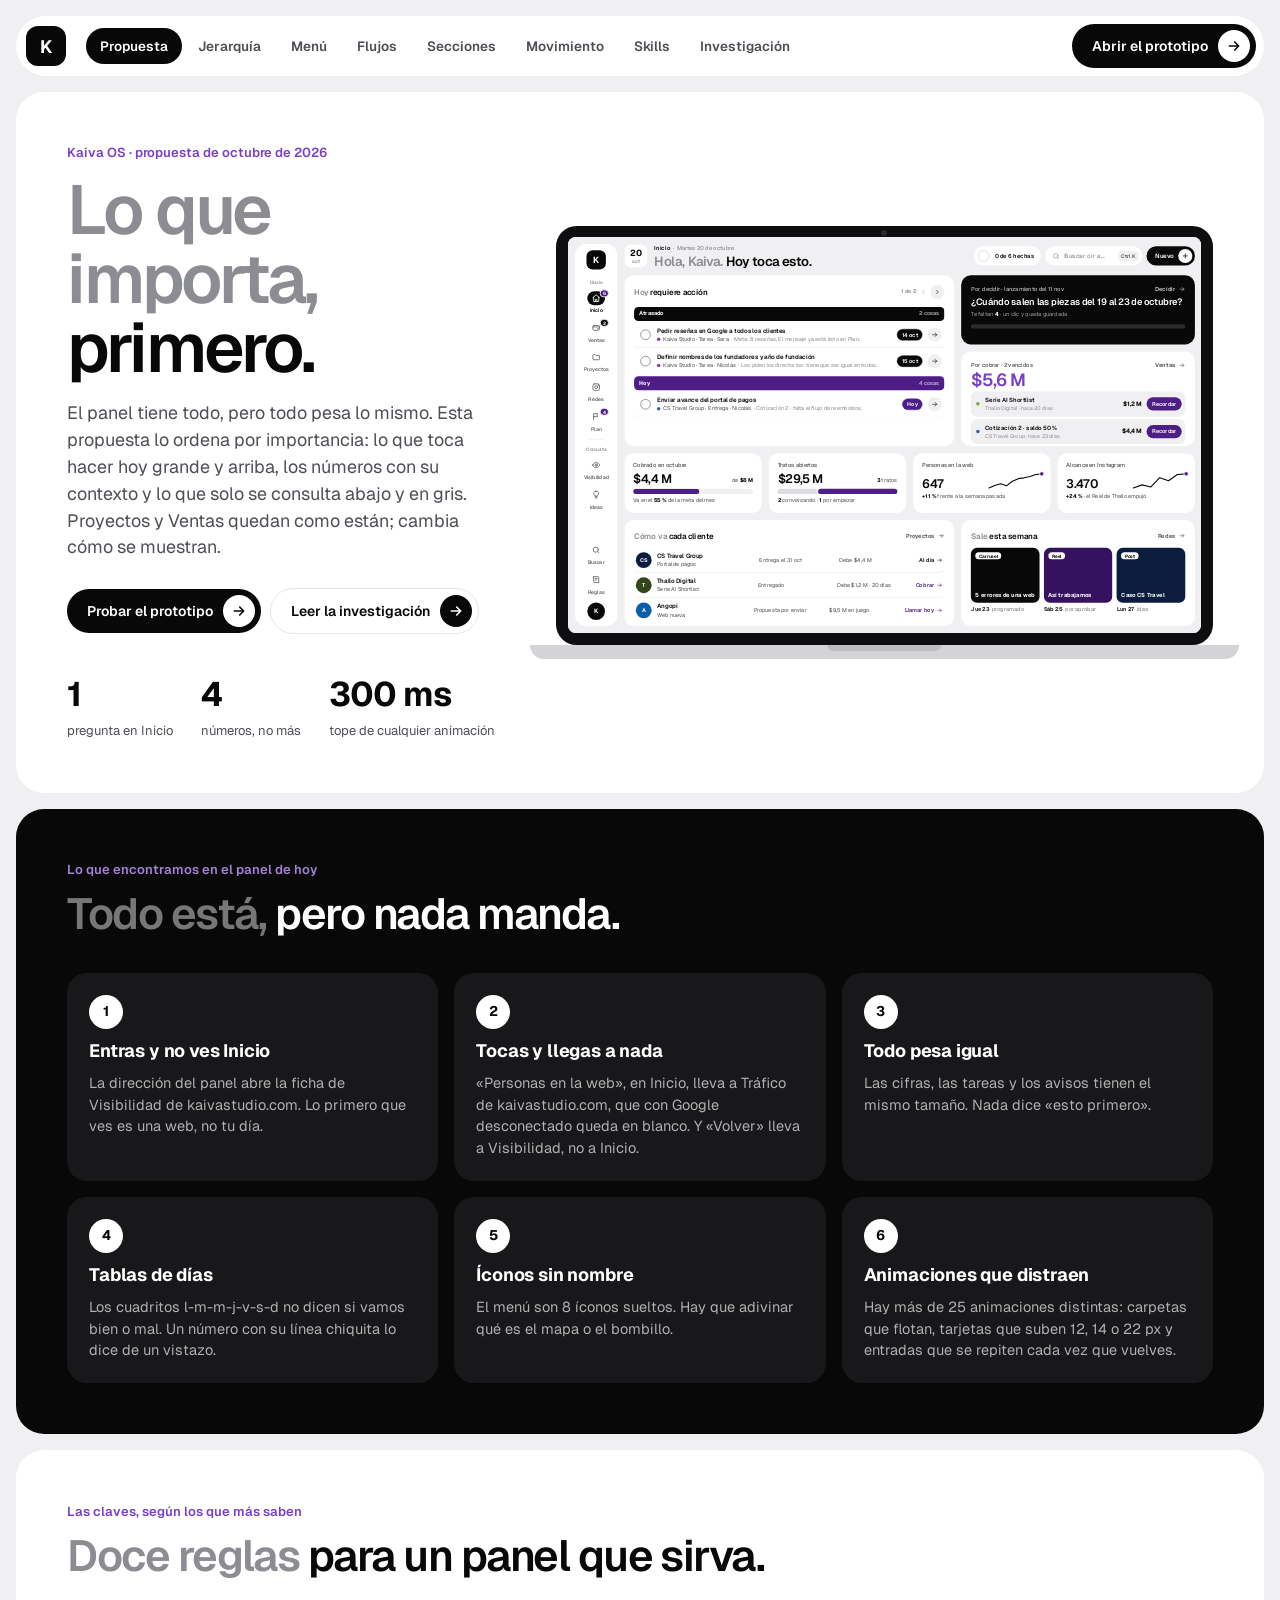
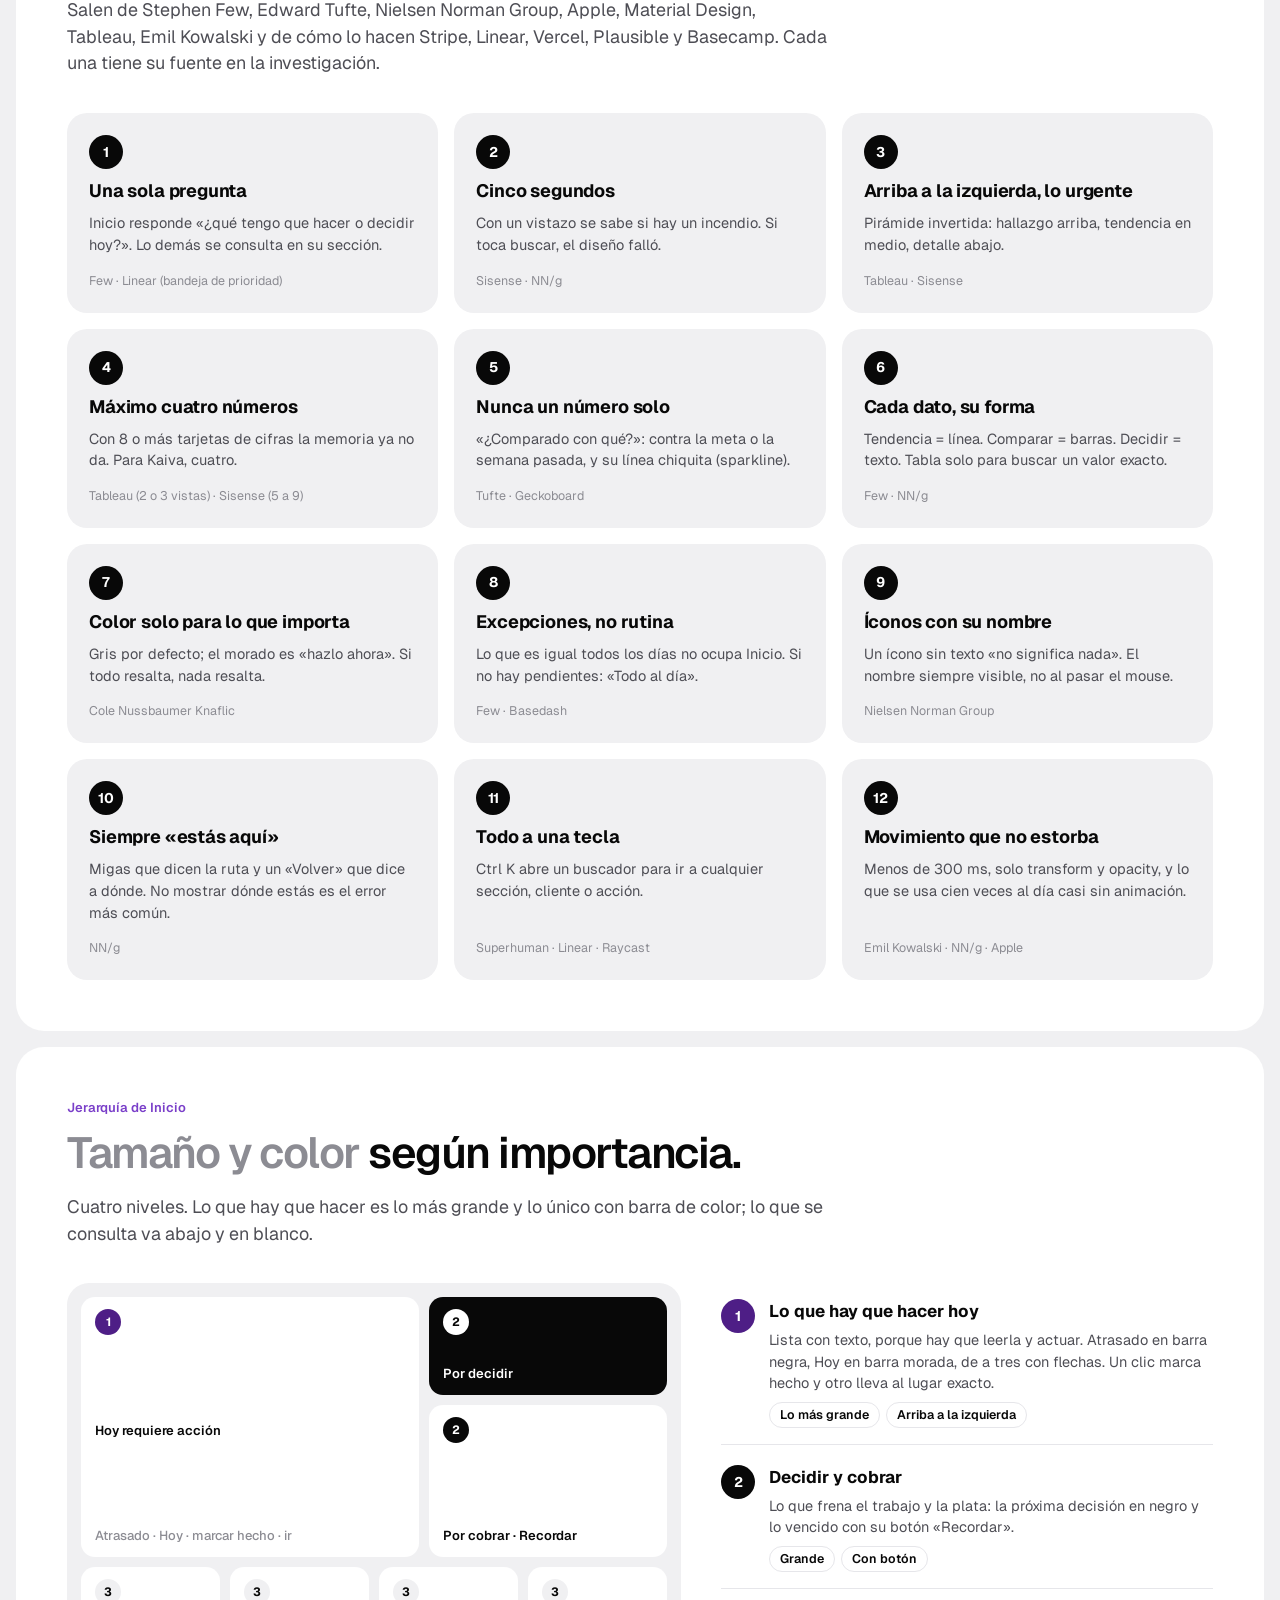
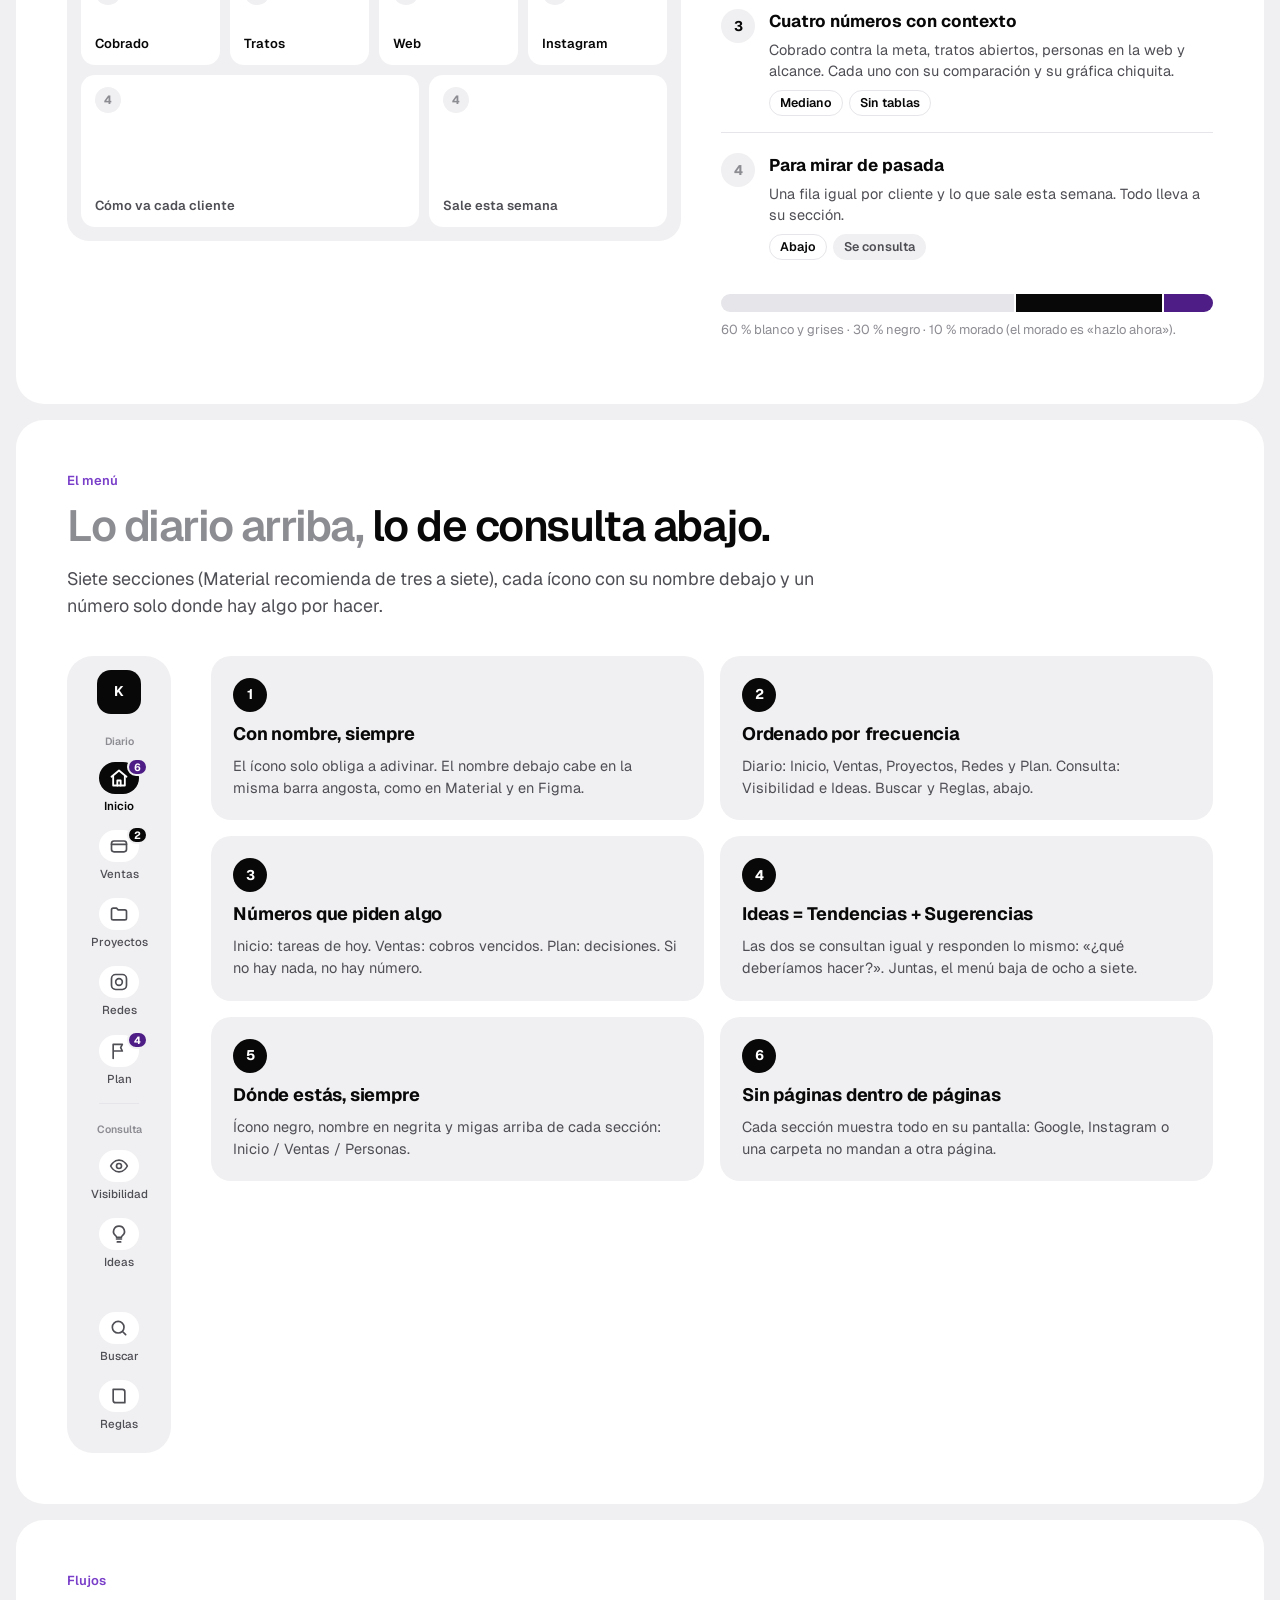
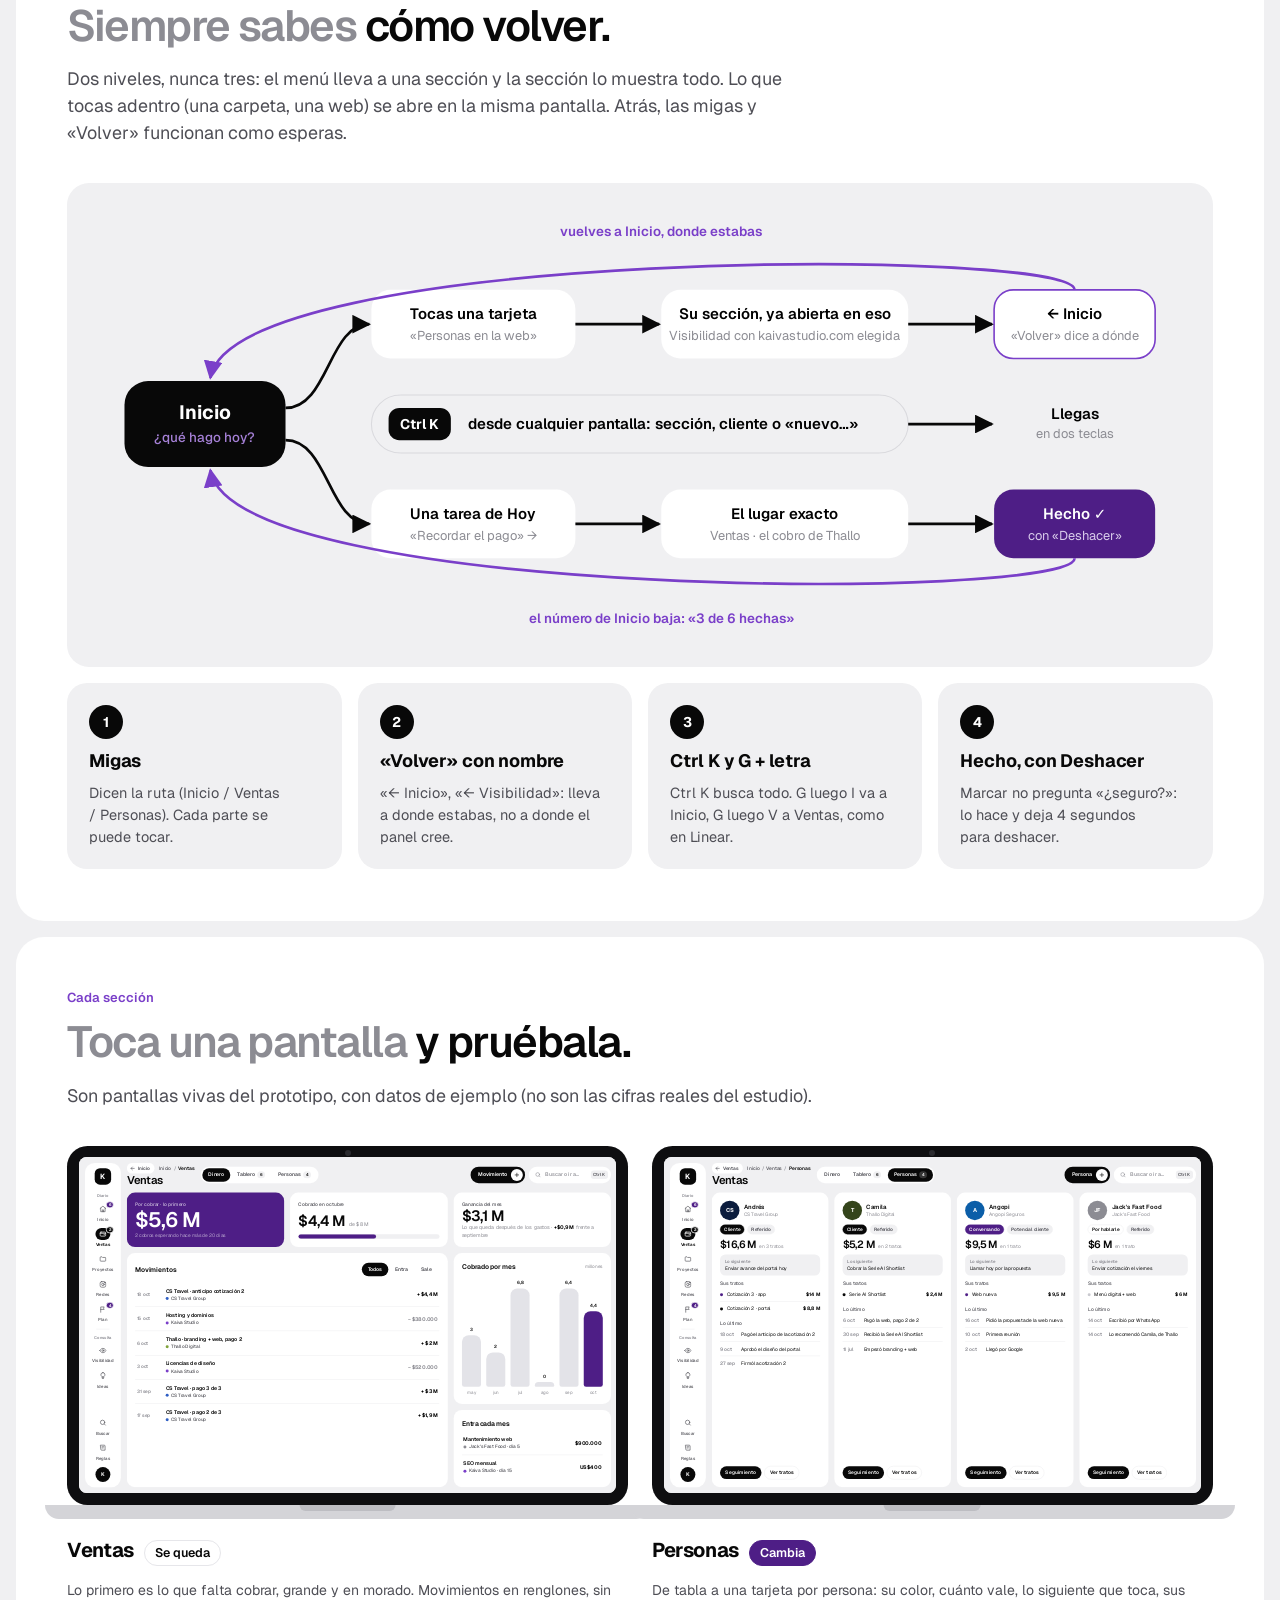
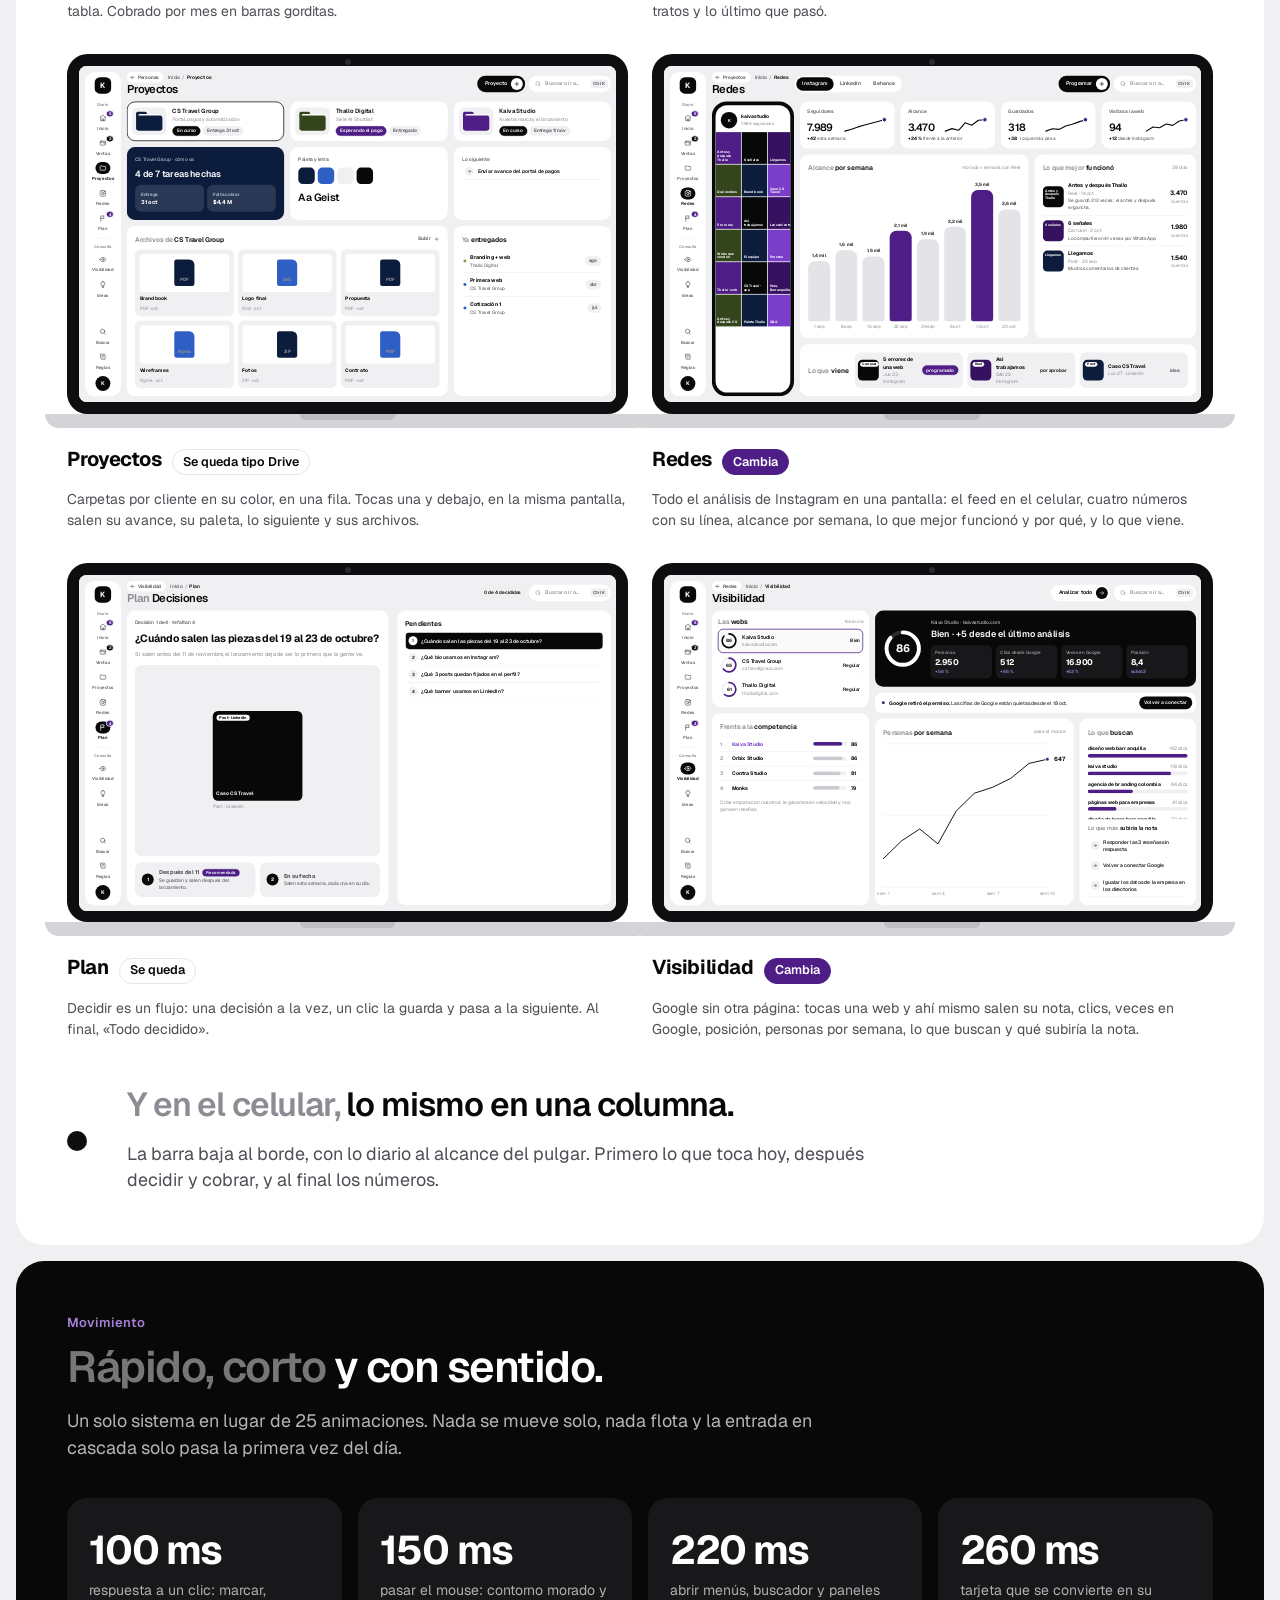
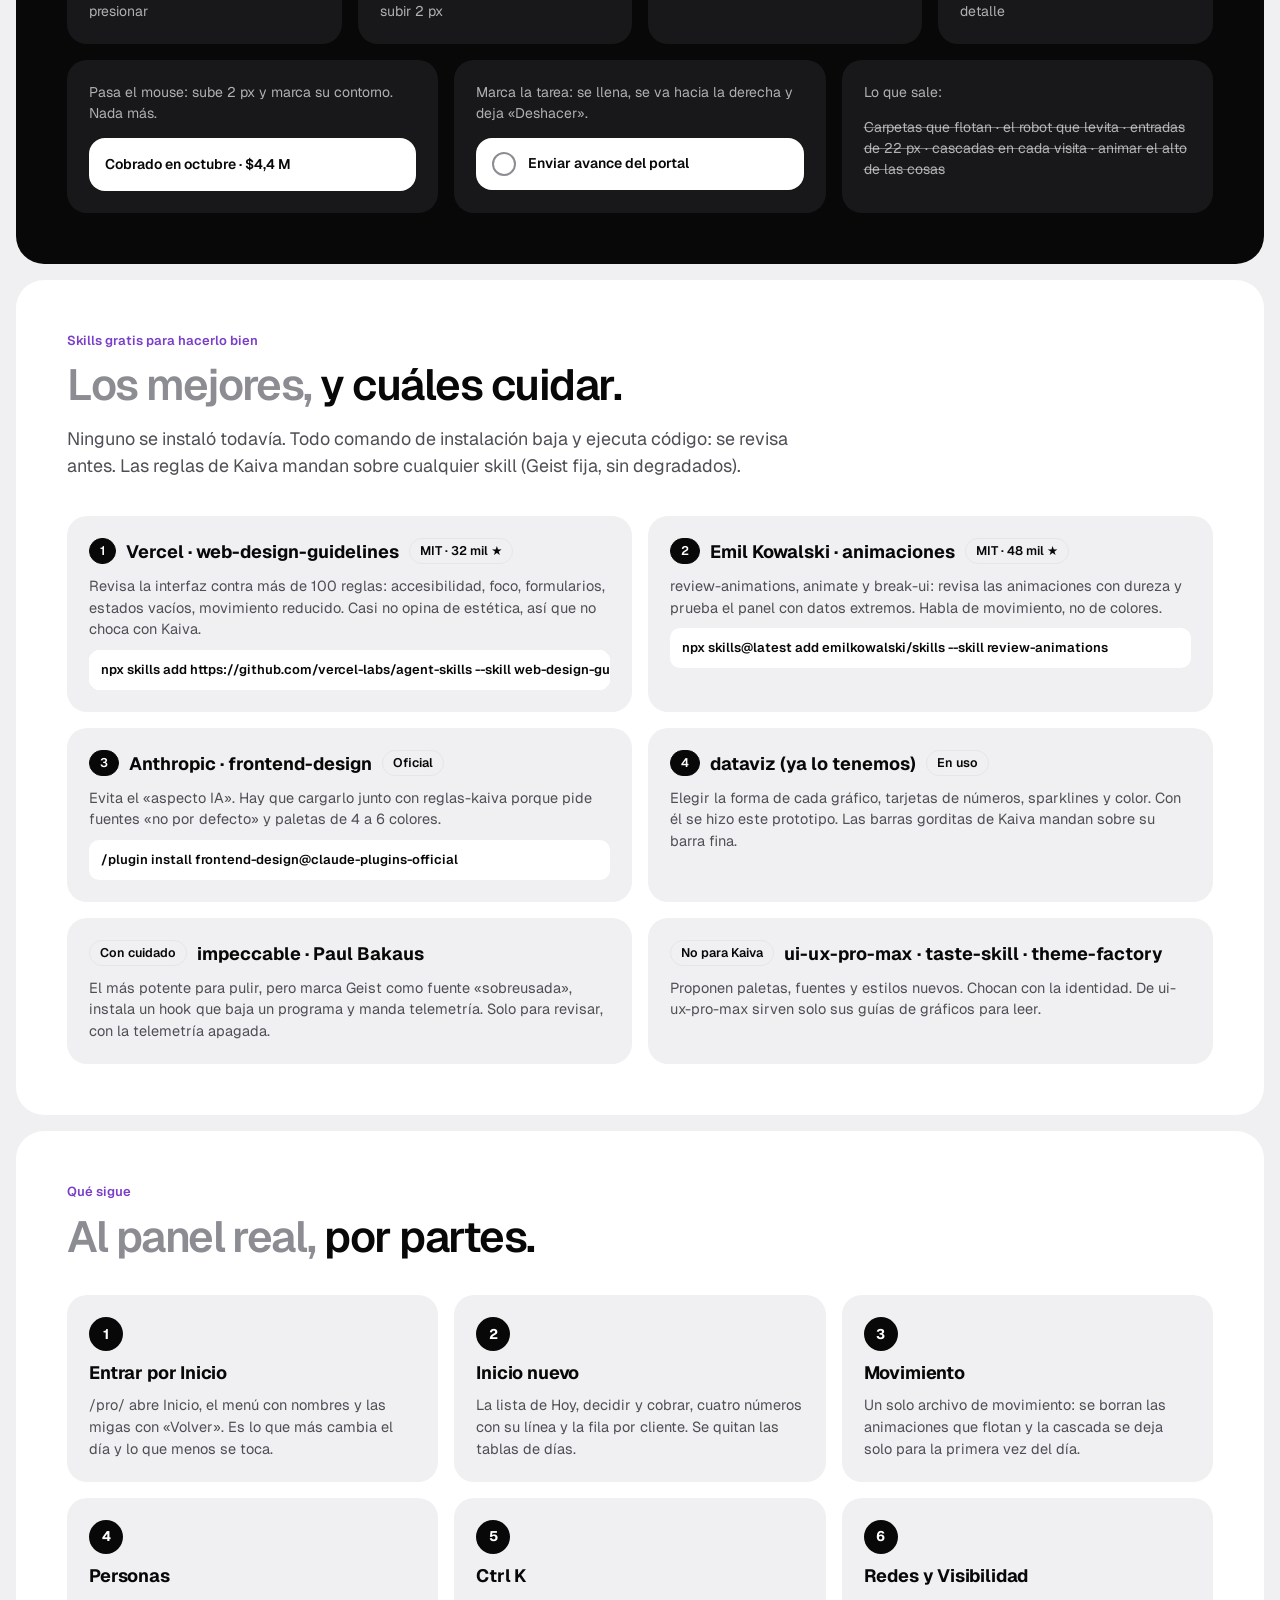
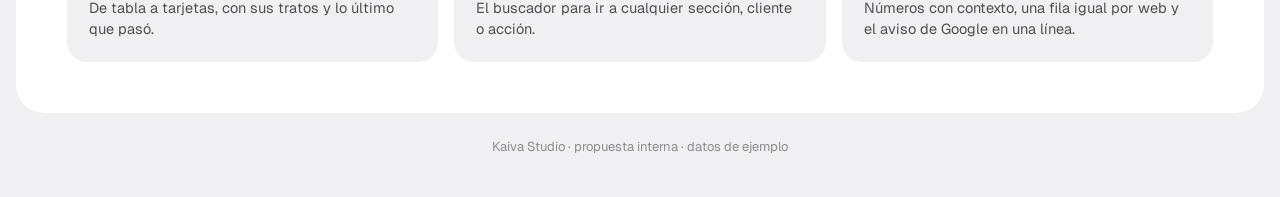
==== index.html @ c80a416e "Propuesta de Kaiva OS: jerarquía, menú, flujos, movimiento e investigación Co-Authored-By: Claude Op" ====
<!doctype html>
<html lang="es">
<head>
<meta charset="utf-8">
<meta name="viewport" content="width=device-width, initial-scale=1">
<title>Kaiva OS · propuesta</title>
<meta name="description" content="Propuesta para ordenar el panel de Kaiva Studio por lo que importa: jerarquía, menú, flujos y movimiento, con su investigación.">
<link rel="preconnect" href="https://fonts.googleapis.com">
<link rel="preconnect" href="https://fonts.gstatic.com" crossorigin>
<link href="https://fonts.googleapis.com/css2?family=Geist:wght@400;500;600;700&display=swap" rel="stylesheet">
<link rel="stylesheet" href="assets/kaiva.css">
<link rel="stylesheet" href="assets/propuesta.css">
</head>
<body class="doc">
<div class="envoltura">

  <header class="barra-sup">
    <span class="k">K</span>
    <nav>
      <a class="activo" href="#">Propuesta</a>
      <a href="#jerarquia">Jerarquía</a>
      <a href="#menu">Menú</a>
      <a href="#flujos">Flujos</a>
      <a href="#secciones">Secciones</a>
      <a href="#movimiento">Movimiento</a>
      <a href="#skills">Skills</a>
      <a href="investigacion.html">Investigación</a>
    </nav>
    <a class="pildora" href="app/">Abrir el prototipo<span class="circulo"><svg width="16" height="16" viewBox="0 0 24 24" fill="none" stroke="currentColor" stroke-width="2.4" stroke-linecap="round" stroke-linejoin="round"><path d="M5 12h14M13 6l6 6-6 6"/></svg></span></a>
  </header>

  <!-- 1. Héroe -->
  <section class="seccion heroe">
    <div>
      <div class="sobre">Kaiva OS · propuesta de octubre de 2026</div>
      <h1 class="h-grande dos-tonos"><span class="gris">Lo que importa,</span> primero.</h1>
      <p class="bajada">El panel tiene todo, pero todo pesa lo mismo. Esta propuesta lo ordena por importancia: lo que toca hacer hoy grande y arriba, los números con su contexto y lo que solo se consulta abajo y en gris. Proyectos y Ventas quedan como están; cambia cómo se muestran.</p>
      <div class="botones">
        <a class="pildora" href="app/">Probar el prototipo<span class="circulo"><svg width="16" height="16" viewBox="0 0 24 24" fill="none" stroke="currentColor" stroke-width="2.4" stroke-linecap="round" stroke-linejoin="round"><path d="M5 12h14M13 6l6 6-6 6"/></svg></span></a>
        <a class="pildora blanca" style="outline:1px solid var(--line)" href="investigacion.html">Leer la investigación<span class="circulo"><svg width="16" height="16" viewBox="0 0 24 24" fill="none" stroke="currentColor" stroke-width="2.4" stroke-linecap="round" stroke-linejoin="round"><path d="M5 12h14M13 6l6 6-6 6"/></svg></span></a>
      </div>
      <div class="cifras-heroe">
        <div><b>1</b><span>pregunta en Inicio</span></div>
        <div><b>4</b><span>números, no más</span></div>
        <div><b>300 ms</b><span>tope de cualquier animación</span></div>
      </div>
    </div>
    <a class="mac" href="app/#/inicio" aria-label="Abrir Inicio en el prototipo">
      <div class="marco"><div class="pantalla"><iframe src="app/#/inicio" title="Inicio" loading="eager" tabindex="-1"></iframe></div></div>
      <div class="base"></div>
    </a>
  </section>

  <!-- 2. Lo que está mal hoy -->
  <section class="seccion negra">
    <div class="sobre">Lo que encontramos en el panel de hoy</div>
    <h2 class="h-sec dos-tonos"><span class="gris">Todo está,</span> pero nada manda.</h2>
    <div class="lista-num">
      <div class="item-num"><span class="n">1</span><h3>Entras y no ves Inicio</h3><p>La dirección del panel abre la ficha de Visibilidad de kaivastudio.com. Lo primero que ves es una web, no tu día.</p></div>
      <div class="item-num"><span class="n">2</span><h3>Tocas y llegas a nada</h3><p>«Personas en la web», en Inicio, lleva a Tráfico de kaivastudio.com, que con Google desconectado queda en blanco. Y «Volver» lleva a Visibilidad, no a Inicio.</p></div>
      <div class="item-num"><span class="n">3</span><h3>Todo pesa igual</h3><p>Las cifras, las tareas y los avisos tienen el mismo tamaño. Nada dice «esto primero».</p></div>
      <div class="item-num"><span class="n">4</span><h3>Tablas de días</h3><p>Los cuadritos l-m-m-j-v-s-d no dicen si vamos bien o mal. Un número con su línea chiquita lo dice de un vistazo.</p></div>
      <div class="item-num"><span class="n">5</span><h3>Íconos sin nombre</h3><p>El menú son 8 íconos sueltos. Hay que adivinar qué es el mapa o el bombillo.</p></div>
      <div class="item-num"><span class="n">6</span><h3>Animaciones que distraen</h3><p>Hay más de 25 animaciones distintas: carpetas que flotan, tarjetas que suben 12, 14 o 22 px y entradas que se repiten cada vez que vuelves.</p></div>
    </div>
  </section>

  <!-- 3. Las claves -->
  <section class="seccion">
    <div class="sobre">Las claves, según los que más saben</div>
    <h2 class="h-sec dos-tonos"><span class="gris">Doce reglas</span> para un panel que sirva.</h2>
    <p class="bajada">Salen de Stephen Few, Edward Tufte, Nielsen Norman Group, Apple, Material Design, Tableau, Emil Kowalski y de cómo lo hacen Stripe, Linear, Vercel, Plausible y Basecamp. Cada una tiene su fuente en la investigación.</p>
    <div class="lista-num">
      <div class="item-num"><span class="n">1</span><h3>Una sola pregunta</h3><p>Inicio responde «¿qué tengo que hacer o decidir hoy?». Lo demás se consulta en su sección.</p><span class="fuente">Few · Linear (bandeja de prioridad)</span></div>
      <div class="item-num"><span class="n">2</span><h3>Cinco segundos</h3><p>Con un vistazo se sabe si hay un incendio. Si toca buscar, el diseño falló.</p><span class="fuente">Sisense · NN/g</span></div>
      <div class="item-num"><span class="n">3</span><h3>Arriba a la izquierda, lo urgente</h3><p>Pirámide invertida: hallazgo arriba, tendencia en medio, detalle abajo.</p><span class="fuente">Tableau · Sisense</span></div>
      <div class="item-num"><span class="n">4</span><h3>Máximo cuatro números</h3><p>Con 8 o más tarjetas de cifras la memoria ya no da. Para Kaiva, cuatro.</p><span class="fuente">Tableau (2 o 3 vistas) · Sisense (5 a 9)</span></div>
      <div class="item-num"><span class="n">5</span><h3>Nunca un número solo</h3><p>«¿Comparado con qué?»: contra la meta o la semana pasada, y su línea chiquita (sparkline).</p><span class="fuente">Tufte · Geckoboard</span></div>
      <div class="item-num"><span class="n">6</span><h3>Cada dato, su forma</h3><p>Tendencia = línea. Comparar = barras. Decidir = texto. Tabla solo para buscar un valor exacto.</p><span class="fuente">Few · NN/g</span></div>
      <div class="item-num"><span class="n">7</span><h3>Color solo para lo que importa</h3><p>Gris por defecto; el morado es «hazlo ahora». Si todo resalta, nada resalta.</p><span class="fuente">Cole Nussbaumer Knaflic</span></div>
      <div class="item-num"><span class="n">8</span><h3>Excepciones, no rutina</h3><p>Lo que es igual todos los días no ocupa Inicio. Si no hay pendientes: «Todo al día».</p><span class="fuente">Few · Basedash</span></div>
      <div class="item-num"><span class="n">9</span><h3>Íconos con su nombre</h3><p>Un ícono sin texto «no significa nada». El nombre siempre visible, no al pasar el mouse.</p><span class="fuente">Nielsen Norman Group</span></div>
      <div class="item-num"><span class="n">10</span><h3>Siempre «estás aquí»</h3><p>Migas que dicen la ruta y un «Volver» que dice a dónde. No mostrar dónde estás es el error más común.</p><span class="fuente">NN/g</span></div>
      <div class="item-num"><span class="n">11</span><h3>Todo a una tecla</h3><p>Ctrl K abre un buscador para ir a cualquier sección, cliente o acción.</p><span class="fuente">Superhuman · Linear · Raycast</span></div>
      <div class="item-num"><span class="n">12</span><h3>Movimiento que no estorba</h3><p>Menos de 300 ms, solo transform y opacity, y lo que se usa cien veces al día casi sin animación.</p><span class="fuente">Emil Kowalski · NN/g · Apple</span></div>
    </div>
  </section>

  <!-- 4. Jerarquía -->
  <section class="seccion" id="jerarquia">
    <div class="sobre">Jerarquía de Inicio</div>
    <h2 class="h-sec dos-tonos"><span class="gris">Tamaño y color</span> según importancia.</h2>
    <p class="bajada">Cuatro niveles. Lo que hay que hacer es lo más grande y lo único con barra de color; lo que se consulta va abajo y en blanco.</p>
    <div class="jerarquia">
      <div class="maqueta" id="maqueta">
        <div class="zona z1" data-n="1" style="grid-column: span 7; grid-row: span 5"><span class="z">1</span>Hoy requiere acción<br><span class="suave" style="font-weight:500">Atrasado · Hoy · marcar hecho · ir</span></div>
        <div class="zona z2" data-n="2" style="grid-column: span 5; grid-row: span 2"><span class="z">2</span>Por decidir</div>
        <div class="zona z2b" data-n="2" style="grid-column: span 5; grid-row: span 3"><span class="z">2</span>Por cobrar · Recordar</div>
        <div class="zona z3" data-n="3" style="grid-column: span 3; grid-row: span 2"><span class="z">3</span>Cobrado</div>
        <div class="zona z3" data-n="3" style="grid-column: span 3; grid-row: span 2"><span class="z">3</span>Tratos</div>
        <div class="zona z3" data-n="3" style="grid-column: span 3; grid-row: span 2"><span class="z">3</span>Web</div>
        <div class="zona z3" data-n="3" style="grid-column: span 3; grid-row: span 2"><span class="z">3</span>Instagram</div>
        <div class="zona z4" data-n="4" style="grid-column: span 7; grid-row: span 3"><span class="z">4</span>Cómo va cada cliente</div>
        <div class="zona z4" data-n="4" style="grid-column: span 5; grid-row: span 3"><span class="z">4</span>Sale esta semana</div>
      </div>
      <div>
        <div class="niveles">
          <div class="nivel" data-n="1"><span class="z" style="background:var(--violet);color:#fff">1</span><div><h4>Lo que hay que hacer hoy</h4><p>Lista con texto, porque hay que leerla y actuar. Atrasado en barra negra, Hoy en barra morada, de a tres con flechas. Un clic marca hecho y otro lleva al lugar exacto.</p><div class="tam"><span class="chip">Lo más grande</span><span class="chip">Arriba a la izquierda</span></div></div></div>
          <div class="nivel" data-n="2"><span class="z" style="background:var(--ink);color:#fff">2</span><div><h4>Decidir y cobrar</h4><p>Lo que frena el trabajo y la plata: la próxima decisión en negro y lo vencido con su botón «Recordar».</p><div class="tam"><span class="chip">Grande</span><span class="chip">Con botón</span></div></div></div>
          <div class="nivel" data-n="3"><span class="z" style="background:var(--mist)">3</span><div><h4>Cuatro números con contexto</h4><p>Cobrado contra la meta, tratos abiertos, personas en la web y alcance. Cada uno con su comparación y su gráfica chiquita.</p><div class="tam"><span class="chip">Mediano</span><span class="chip">Sin tablas</span></div></div></div>
          <div class="nivel" data-n="4"><span class="z" style="background:var(--mist);color:var(--ink-3)">4</span><div><h4>Para mirar de pasada</h4><p>Una fila igual por cliente y lo que sale esta semana. Todo lleva a su sección.</p><div class="tam"><span class="chip">Abajo</span><span class="chip gris">Se consulta</span></div></div></div>
        </div>
        <div class="proporcion" title="Proporción de color"><i style="flex:60;background:#E6E6EA"></i><i style="flex:30;background:var(--ink)"></i><i style="flex:10;background:var(--violet)"></i></div>
        <p class="nota-f" style="margin-top:8px">60 % blanco y grises · 30 % negro · 10 % morado (el morado es «hazlo ahora»).</p>
      </div>
    </div>
  </section>

  <!-- 5. Menú -->
  <section class="seccion" id="menu">
    <div class="sobre">El menú</div>
    <h2 class="h-sec dos-tonos"><span class="gris">Lo diario arriba,</span> lo de consulta abajo.</h2>
    <p class="bajada">Siete secciones (Material recomienda de tres a siete), cada ícono con su nombre debajo y un número solo donde hay algo por hacer.</p>
    <div class="menu-demo">
      <div class="rail" aria-hidden="true">
        <span class="logo">K</span>
        <span class="g">Diario</span>
        <span class="it on"><span class="i"><svg width="20" height="20" viewBox="0 0 24 24" fill="none" stroke="currentColor" stroke-width="2.2" stroke-linecap="round" stroke-linejoin="round"><path d="M3 10.5 12 3l9 7.5"/><path d="M5 9.5V21h14V9.5"/><path d="M10 21v-6h4v6"/></svg></span>Inicio<span class="b">6</span></span>
        <span class="it"><span class="i"><svg width="20" height="20" viewBox="0 0 24 24" fill="none" stroke="currentColor" stroke-width="2" stroke-linecap="round" stroke-linejoin="round"><rect x="3" y="6" width="18" height="13" rx="3"/><path d="M3 10h18"/></svg></span>Ventas<span class="b" style="background:var(--ink)">2</span></span>
        <span class="it"><span class="i"><svg width="20" height="20" viewBox="0 0 24 24" fill="none" stroke="currentColor" stroke-width="2" stroke-linecap="round" stroke-linejoin="round"><path d="M3 7a2 2 0 0 1 2-2h4l2 2h8a2 2 0 0 1 2 2v8a2 2 0 0 1-2 2H5a2 2 0 0 1-2-2z"/></svg></span>Proyectos</span>
        <span class="it"><span class="i"><svg width="20" height="20" viewBox="0 0 24 24" fill="none" stroke="currentColor" stroke-width="2" stroke-linecap="round" stroke-linejoin="round"><rect x="3" y="3" width="18" height="18" rx="5"/><circle cx="12" cy="12" r="4"/></svg></span>Redes</span>
        <span class="it"><span class="i"><svg width="20" height="20" viewBox="0 0 24 24" fill="none" stroke="currentColor" stroke-width="2" stroke-linecap="round" stroke-linejoin="round"><path d="M5 21V4h11l-2 4 2 4H5"/></svg></span>Plan<span class="b">4</span></span>
        <span class="sep"></span>
        <span class="g">Consulta</span>
        <span class="it"><span class="i"><svg width="20" height="20" viewBox="0 0 24 24" fill="none" stroke="currentColor" stroke-width="2" stroke-linecap="round" stroke-linejoin="round"><path d="M2 12s3.5-7 10-7 10 7 10 7-3.5 7-10 7S2 12 2 12z"/><circle cx="12" cy="12" r="3"/></svg></span>Visibilidad</span>
        <span class="it"><span class="i"><svg width="20" height="20" viewBox="0 0 24 24" fill="none" stroke="currentColor" stroke-width="2" stroke-linecap="round" stroke-linejoin="round"><path d="M9 18h6M10 21.5h4"/><path d="M12 2.5a6.5 6.5 0 0 0-3.8 11.8c.5.4.8 1 .8 1.6V16h6v-.1c0-.6.3-1.2.8-1.6A6.5 6.5 0 0 0 12 2.5z"/></svg></span>Ideas</span>
        <div class="abajo">
          <span class="it"><span class="i"><svg width="20" height="20" viewBox="0 0 24 24" fill="none" stroke="currentColor" stroke-width="2" stroke-linecap="round"><circle cx="11" cy="11" r="7"/><path d="m20 20-3.5-3.5"/></svg></span>Buscar</span>
          <span class="it"><span class="i"><svg width="20" height="20" viewBox="0 0 24 24" fill="none" stroke="currentColor" stroke-width="2" stroke-linecap="round" stroke-linejoin="round"><path d="M5 4h11a3 3 0 0 1 3 3v13H8a3 3 0 0 1-3-3z"/></svg></span>Reglas</span>
        </div>
      </div>
      <div class="porque">
        <div class="item-num"><span class="n">1</span><h3>Con nombre, siempre</h3><p>El ícono solo obliga a adivinar. El nombre debajo cabe en la misma barra angosta, como en Material y en Figma.</p></div>
        <div class="item-num"><span class="n">2</span><h3>Ordenado por frecuencia</h3><p>Diario: Inicio, Ventas, Proyectos, Redes y Plan. Consulta: Visibilidad e Ideas. Buscar y Reglas, abajo.</p></div>
        <div class="item-num"><span class="n">3</span><h3>Números que piden algo</h3><p>Inicio: tareas de hoy. Ventas: cobros vencidos. Plan: decisiones. Si no hay nada, no hay número.</p></div>
        <div class="item-num"><span class="n">4</span><h3>Ideas = Tendencias + Sugerencias</h3><p>Las dos se consultan igual y responden lo mismo: «¿qué deberíamos hacer?». Juntas, el menú baja de ocho a siete.</p></div>
        <div class="item-num"><span class="n">5</span><h3>Dónde estás, siempre</h3><p>Ícono negro, nombre en negrita y migas arriba de cada sección: Inicio / Ventas / Personas.</p></div>
        <div class="item-num"><span class="n">6</span><h3>Sin páginas dentro de páginas</h3><p>Cada sección muestra todo en su pantalla: Google, Instagram o una carpeta no mandan a otra página.</p></div>
      </div>
    </div>
  </section>

  <!-- 6. Flujos -->
  <section class="seccion" id="flujos">
    <div class="sobre">Flujos</div>
    <h2 class="h-sec dos-tonos"><span class="gris">Siempre sabes</span> cómo volver.</h2>
    <p class="bajada">Dos niveles, nunca tres: el menú lleva a una sección y la sección lo muestra todo. Lo que tocas adentro (una carpeta, una web) se abre en la misma pantalla. Atrás, las migas y «Volver» funcionan como esperas.</p>
    <div class="flujo">
      <svg viewBox="0 -26 1000 384" role="img" aria-label="Diagrama de flujos: de Inicio al detalle y de vuelta; de una tarea al lugar exacto; y Ctrl K a cualquier parte">
        <defs>
          <marker id="fl" viewBox="0 0 10 10" refX="9" refY="5" markerWidth="7" markerHeight="7" orient="auto-start-reverse"><path d="M0 0 10 5 0 10z" fill="#080808"/></marker>
          <marker id="flm" viewBox="0 0 10 10" refX="9" refY="5" markerWidth="7" markerHeight="7" orient="auto-start-reverse"><path d="M0 0 10 5 0 10z" fill="#7A3FC9"/></marker>
        </defs>
        <g font-family="Geist, system-ui, sans-serif">
          <!-- Inicio -->
          <rect x="20" y="125" width="150" height="80" rx="22" fill="#080808"/>
          <text x="95" y="160" text-anchor="middle" fill="#fff" font-size="18" font-weight="700">Inicio</text>
          <text x="95" y="182" text-anchor="middle" fill="#A580D6" font-size="12.5" font-weight="500">¿qué hago hoy?</text>
          <!-- carril 1: tarjeta → detalle -->
          <rect x="250" y="40" width="190" height="64" rx="18" fill="#fff"/>
          <text x="345" y="67" text-anchor="middle" font-size="14" font-weight="600">Tocas una tarjeta</text>
          <text x="345" y="87" text-anchor="middle" font-size="12" fill="#8C8C93">«Personas en la web»</text>
          <rect x="520" y="40" width="230" height="64" rx="18" fill="#fff"/>
          <text x="635" y="67" text-anchor="middle" font-size="14" font-weight="600">Su sección, ya abierta en eso</text>
          <text x="635" y="87" text-anchor="middle" font-size="12" fill="#8C8C93">Visibilidad con kaivastudio.com elegida</text>
          <rect x="830" y="40" width="150" height="64" rx="18" fill="#fff" stroke="#7A3FC9" stroke-width="1.5"/>
          <text x="905" y="67" text-anchor="middle" font-size="14" font-weight="600">← Inicio</text>
          <text x="905" y="87" text-anchor="middle" font-size="12" fill="#8C8C93">«Volver» dice a dónde</text>
          <path d="M170 150 C210 150 210 72 248 72" fill="none" stroke="#080808" stroke-width="2.5" marker-end="url(#fl)"/>
          <path d="M440 72 H518" fill="none" stroke="#080808" stroke-width="2.5" marker-end="url(#fl)"/>
          <path d="M750 72 H828" fill="none" stroke="#080808" stroke-width="2.5" marker-end="url(#fl)"/>
          <path d="M905 40 C905 0 120 0 100 122" fill="none" stroke="#7A3FC9" stroke-width="2.5" marker-end="url(#flm)"/>
          <text x="520" y="-10" text-anchor="middle" font-size="12.5" fill="#7A3FC9" font-weight="600">vuelves a Inicio, donde estabas</text>
          <!-- carril 2: tarea → lugar exacto → hecho -->
          <rect x="250" y="226" width="190" height="64" rx="18" fill="#fff"/>
          <text x="345" y="253" text-anchor="middle" font-size="14" font-weight="600">Una tarea de Hoy</text>
          <text x="345" y="273" text-anchor="middle" font-size="12" fill="#8C8C93">«Recordar el pago»  →</text>
          <rect x="520" y="226" width="230" height="64" rx="18" fill="#fff"/>
          <text x="635" y="253" text-anchor="middle" font-size="14" font-weight="600">El lugar exacto</text>
          <text x="635" y="273" text-anchor="middle" font-size="12" fill="#8C8C93">Ventas · el cobro de Thallo</text>
          <rect x="830" y="226" width="150" height="64" rx="18" fill="#4E1E86"/>
          <text x="905" y="253" text-anchor="middle" font-size="14" font-weight="600" fill="#fff">Hecho ✓</text>
          <text x="905" y="273" text-anchor="middle" font-size="12" fill="#D9CCEB">con «Deshacer»</text>
          <path d="M170 180 C210 180 210 258 248 258" fill="none" stroke="#080808" stroke-width="2.5" marker-end="url(#fl)"/>
          <path d="M440 258 H518" fill="none" stroke="#080808" stroke-width="2.5" marker-end="url(#fl)"/>
          <path d="M750 258 H828" fill="none" stroke="#080808" stroke-width="2.5" marker-end="url(#fl)"/>
          <path d="M905 290 C905 330 120 330 100 208" fill="none" stroke="#7A3FC9" stroke-width="2.5" marker-end="url(#flm)"/>
          <text x="520" y="350" text-anchor="middle" font-size="12.5" fill="#7A3FC9" font-weight="600">el número de Inicio baja: «3 de 6 hechas»</text>
          <!-- Ctrl K -->
          <rect x="250" y="138" width="500" height="54" rx="27" fill="#F0F0F2" stroke="#DADADE"/>
          <rect x="266" y="150" width="58" height="30" rx="10" fill="#080808"/>
          <text x="295" y="170" text-anchor="middle" font-size="13" font-weight="700" fill="#fff">Ctrl K</text>
          <text x="340" y="170" font-size="14" font-weight="600">desde cualquier pantalla: sección, cliente o «nuevo…»</text>
          <path d="M750 165 H828" fill="none" stroke="#080808" stroke-width="2.5" stroke-dasharray="0" marker-end="url(#fl)"/>
          <text x="905" y="160" text-anchor="middle" font-size="14" font-weight="600">Llegas</text>
          <text x="905" y="178" text-anchor="middle" font-size="12" fill="#8C8C93">en dos teclas</text>
        </g>
      </svg>
    </div>
    <div class="pasos-flujo">
      <div class="item-num"><span class="n">1</span><h3>Migas</h3><p>Dicen la ruta (Inicio / Ventas / Personas). Cada parte se puede tocar.</p></div>
      <div class="item-num"><span class="n">2</span><h3>«Volver» con nombre</h3><p>«← Inicio», «← Visibilidad»: lleva a donde estabas, no a donde el panel cree.</p></div>
      <div class="item-num"><span class="n">3</span><h3>Ctrl K y G + letra</h3><p>Ctrl K busca todo. G luego I va a Inicio, G luego V a Ventas, como en Linear.</p></div>
      <div class="item-num"><span class="n">4</span><h3>Hecho, con Deshacer</h3><p>Marcar no pregunta «¿seguro?»: lo hace y deja 4 segundos para deshacer.</p></div>
    </div>
  </section>

  <!-- 7. Secciones -->
  <section class="seccion" id="secciones">
    <div class="sobre">Cada sección</div>
    <h2 class="h-sec dos-tonos"><span class="gris">Toca una pantalla</span> y pruébala.</h2>
    <p class="bajada">Son pantallas vivas del prototipo, con datos de ejemplo (no son las cifras reales del estudio).</p>
    <div class="galeria">
      <div><a class="mac" href="app/#/ventas"><div class="marco"><div class="pantalla"><iframe data-src="app/#/ventas" title="Ventas" tabindex="-1"></iframe></div></div><div class="base"></div></a>
        <div class="pie-g"><h3>Ventas</h3><span class="chip">Se queda</span><p>Lo primero es lo que falta cobrar, grande y en morado. Movimientos en renglones, sin tabla. Cobrado por mes en barras gorditas.</p></div></div>
      <div><a class="mac" href="app/#/ventas/personas"><div class="marco"><div class="pantalla"><iframe data-src="app/#/ventas/personas" title="Personas" tabindex="-1"></iframe></div></div><div class="base"></div></a>
        <div class="pie-g"><h3>Personas</h3><span class="chip morado">Cambia</span><p>De tabla a una tarjeta por persona: su color, cuánto vale, lo siguiente que toca, sus tratos y lo último que pasó.</p></div></div>
      <div><a class="mac" href="app/#/proyectos"><div class="marco"><div class="pantalla"><iframe data-src="app/#/proyectos" title="Proyectos" tabindex="-1"></iframe></div></div><div class="base"></div></a>
        <div class="pie-g"><h3>Proyectos</h3><span class="chip">Se queda tipo Drive</span><p>Carpetas por cliente en su color, en una fila. Tocas una y debajo, en la misma pantalla, salen su avance, su paleta, lo siguiente y sus archivos.</p></div></div>
      <div><a class="mac" href="app/#/redes"><div class="marco"><div class="pantalla"><iframe data-src="app/#/redes" title="Redes" tabindex="-1"></iframe></div></div><div class="base"></div></a>
        <div class="pie-g"><h3>Redes</h3><span class="chip morado">Cambia</span><p>Todo el análisis de Instagram en una pantalla: el feed en el celular, cuatro números con su línea, alcance por semana, lo que mejor funcionó y por qué, y lo que viene.</p></div></div>
      <div><a class="mac" href="app/#/plan"><div class="marco"><div class="pantalla"><iframe data-src="app/#/plan" title="Plan" tabindex="-1"></iframe></div></div><div class="base"></div></a>
        <div class="pie-g"><h3>Plan</h3><span class="chip">Se queda</span><p>Decidir es un flujo: una decisión a la vez, un clic la guarda y pasa a la siguiente. Al final, «Todo decidido».</p></div></div>
      <div><a class="mac" href="app/#/visibilidad"><div class="marco"><div class="pantalla"><iframe data-src="app/#/visibilidad" title="Visibilidad" tabindex="-1"></iframe></div></div><div class="base"></div></a>
        <div class="pie-g"><h3>Visibilidad</h3><span class="chip morado">Cambia</span><p>Google sin otra página: tocas una web y ahí mismo salen su nota, clics, veces en Google, posición, personas por semana, lo que buscan y qué subiría la nota.</p></div></div>
    </div>
    <div style="display:grid;grid-template-columns:auto 1fr;gap:40px;align-items:center;margin-top:48px" class="en-cel">
      <div class="cel"><div class="pantalla"><iframe data-src="app/#/inicio" data-ancho="390" title="Inicio en el celular" tabindex="-1"></iframe></div></div>
      <div><h3 class="h-sec dos-tonos" style="font-size:clamp(24px,2.6vw,36px)"><span class="gris">Y en el celular,</span> lo mismo en una columna.</h3>
        <p class="bajada">La barra baja al borde, con lo diario al alcance del pulgar. Primero lo que toca hoy, después decidir y cobrar, y al final los números.</p></div>
    </div>
  </section>

  <!-- 8. Movimiento -->
  <section class="seccion negra" id="movimiento">
    <div class="sobre">Movimiento</div>
    <h2 class="h-sec dos-tonos"><span class="gris">Rápido, corto</span> y con sentido.</h2>
    <p class="bajada">Un solo sistema en lugar de 25 animaciones. Nada se mueve solo, nada flota y la entrada en cascada solo pasa la primera vez del día.</p>
    <div class="tiempos">
      <div class="tiempo"><b>100 ms</b><span>respuesta a un clic: marcar, presionar</span></div>
      <div class="tiempo"><b>150 ms</b><span>pasar el mouse: contorno morado y subir 2 px</span></div>
      <div class="tiempo"><b>220 ms</b><span>abrir menús, buscador y paneles</span></div>
      <div class="tiempo"><b>260 ms</b><span>tarjeta que se convierte en su detalle</span></div>
    </div>
    <div class="demo-mov">
      <div class="caja"><p>Pasa el mouse: sube 2 px y marca su contorno. Nada más.</p><div class="demo-tarjeta">Cobrado en octubre · $4,4 M</div></div>
      <div class="caja"><p>Marca la tarea: se llena, se va hacia la derecha y deja «Deshacer».</p><div class="demo-check" id="demo-check"><button aria-label="Marcar"><svg width="13" height="13" viewBox="0 0 24 24" fill="none" stroke="#fff" stroke-width="3.2" stroke-linecap="round" stroke-linejoin="round"><path d="m5 12.5 4.5 4.5L19 7.5"/></svg></button>Enviar avance del portal</div></div>
      <div class="caja"><p>Lo que sale:</p><p class="mal">Carpetas que flotan · el robot que levita · entradas de 22 px · cascadas en cada visita · animar el alto de las cosas</p></div>
    </div>
  </section>

  <!-- 9. Skills -->
  <section class="seccion" id="skills">
    <div class="sobre">Skills gratis para hacerlo bien</div>
    <h2 class="h-sec dos-tonos"><span class="gris">Los mejores,</span> y cuáles cuidar.</h2>
    <p class="bajada">Ninguno se instaló todavía. Todo comando de instalación baja y ejecuta código: se revisa antes. Las reglas de Kaiva mandan sobre cualquier skill (Geist fija, sin degradados).</p>
    <div class="skills">
      <div class="skill"><div class="top"><span class="chip negro">1</span><h3>Vercel · web-design-guidelines</h3><span class="chip">MIT · 32 mil ★</span></div><p>Revisa la interfaz contra más de 100 reglas: accesibilidad, foco, formularios, estados vacíos, movimiento reducido. Casi no opina de estética, así que no choca con Kaiva.</p><code>npx skills add https://github.com/vercel-labs/agent-skills --skill web-design-guidelines</code></div>
      <div class="skill"><div class="top"><span class="chip negro">2</span><h3>Emil Kowalski · animaciones</h3><span class="chip">MIT · 48 mil ★</span></div><p>review-animations, animate y break-ui: revisa las animaciones con dureza y prueba el panel con datos extremos. Habla de movimiento, no de colores.</p><code>npx skills@latest add emilkowalski/skills --skill review-animations</code></div>
      <div class="skill"><div class="top"><span class="chip negro">3</span><h3>Anthropic · frontend-design</h3><span class="chip">Oficial</span></div><p>Evita el «aspecto IA». Hay que cargarlo junto con reglas-kaiva porque pide fuentes «no por defecto» y paletas de 4 a 6 colores.</p><code>/plugin install frontend-design@claude-plugins-official</code></div>
      <div class="skill"><div class="top"><span class="chip negro">4</span><h3>dataviz (ya lo tenemos)</h3><span class="chip">En uso</span></div><p>Elegir la forma de cada gráfico, tarjetas de números, sparklines y color. Con él se hizo este prototipo. Las barras gorditas de Kaiva mandan sobre su barra fina.</p></div>
      <div class="skill"><div class="top"><span class="chip">Con cuidado</span><h3>impeccable · Paul Bakaus</h3></div><p>El más potente para pulir, pero marca Geist como fuente «sobreusada», instala un hook que baja un programa y manda telemetría. Solo para revisar, con la telemetría apagada.</p></div>
      <div class="skill"><div class="top"><span class="chip">No para Kaiva</span><h3>ui-ux-pro-max · taste-skill · theme-factory</h3></div><p>Proponen paletas, fuentes y estilos nuevos. Chocan con la identidad. De ui-ux-pro-max sirven solo sus guías de gráficos para leer.</p></div>
    </div>
  </section>

  <!-- 10. Qué sigue -->
  <section class="seccion">
    <div class="sobre">Qué sigue</div>
    <h2 class="h-sec dos-tonos"><span class="gris">Al panel real,</span> por partes.</h2>
    <div class="pasos">
      <div class="item-num"><span class="n">1</span><h3>Entrar por Inicio</h3><p>/pro/ abre Inicio, el menú con nombres y las migas con «Volver». Es lo que más cambia el día y lo que menos se toca.</p></div>
      <div class="item-num"><span class="n">2</span><h3>Inicio nuevo</h3><p>La lista de Hoy, decidir y cobrar, cuatro números con su línea y la fila por cliente. Se quitan las tablas de días.</p></div>
      <div class="item-num"><span class="n">3</span><h3>Movimiento</h3><p>Un solo archivo de movimiento: se borran las animaciones que flotan y la cascada se deja solo para la primera vez del día.</p></div>
      <div class="item-num"><span class="n">4</span><h3>Personas</h3><p>De tabla a tarjetas, con sus tratos y lo último que pasó.</p></div>
      <div class="item-num"><span class="n">5</span><h3>Ctrl K</h3><p>El buscador para ir a cualquier sección, cliente o acción.</p></div>
      <div class="item-num"><span class="n">6</span><h3>Redes y Visibilidad</h3><p>Números con contexto, una fila igual por web y el aviso de Google en una línea.</p></div>
    </div>
  </section>

  <p class="nota-f" style="text-align:center;margin:8px 0 24px">Kaiva Studio · propuesta interna · datos de ejemplo</p>
</div>

<script>
  // Las pantallas vivas: escalar el iframe al ancho del Mac o del celular
  const escalar = () => document.querySelectorAll('.mac .pantalla, .cel .pantalla').forEach(p => {
    const f = p.querySelector('iframe'); const ancho = +(f.dataset.ancho || (p.closest('.cel') ? 390 : 1440));
    p.style.setProperty('--s', p.clientWidth / ancho);
  });
  escalar(); addEventListener('resize', escalar);
  // Cargar cada pantalla solo cuando se va a ver
  const io = new IntersectionObserver((es) => es.forEach(e => { if (e.isIntersecting) { e.target.src = e.target.dataset.src; io.unobserve(e.target); } }), { rootMargin: '400px' });
  document.querySelectorAll('iframe[data-src]').forEach(f => io.observe(f));
  // Jerarquía: al pasar por un nivel, se enciende su zona
  document.querySelectorAll('.nivel').forEach(n => {
    n.addEventListener('mouseenter', () => document.querySelectorAll(`.zona[data-n="${n.dataset.n}"]`).forEach(z => z.classList.add('luz')));
    n.addEventListener('mouseleave', () => document.querySelectorAll('.zona.luz').forEach(z => z.classList.remove('luz')));
  });
  // Demo de marcar hecho
  const dc = document.getElementById('demo-check');
  dc.querySelector('button').addEventListener('click', () => {
    dc.classList.add('si'); setTimeout(() => dc.classList.add('fuera'), 120);
    setTimeout(() => { dc.classList.remove('si', 'fuera'); }, 1600);
  });
</script>
</body>
</html>
---- assets/kaiva.css ----
/* ============================================================================
   KAIVA OS · PROPUESTA (octubre de 2026)
   Tokens y piezas comunes. Reglas de la casa:
     · Solo Geist. Cero degradados. Sombras negras, difusas y solo al pasar.
     · 60 / 30 / 10: blanco y grises claros / negro / morado.
     · #7A3FC9 solo letra y líneas; rellenos morados en #4E1E86.
     · Una curva para todo; nada pasa de 300 ms; solo transform y opacity.
   ============================================================================ */

:root {
  --ink: #080808;
  --ink-2: #4E4E55;
  --ink-3: #8C8C93;
  --mist: #F0F0F2;
  --card: #FFFFFF;
  --line: #E6E6EA;
  --violet-text: #7A3FC9;
  --violet: #4E1E86;
  --violet-deep: #36115F;
  --violet-light: #A580D6;
  --violet-soft: #EFE9F7;

  /* Movimiento (investigación: Material 3, NN/g, Emil Kowalski) */
  --e-sale: cubic-bezier(.2, .8, .2, 1);      /* la curva de la casa (ease-out) */
  --e-va: cubic-bezier(.3, 0, 1, 1);          /* lo que se va */
  --t-toque: 100ms;    /* respuesta a un clic */
  --t-pasar: 150ms;    /* hover */
  --t-abrir: 220ms;    /* menús, paneles */
  --t-vista: 260ms;    /* tarjeta → detalle */

  --r-card: 22px;
  --gap: 16px;
  --sombra: 0 22px 40px -26px rgba(8, 8, 8, .4);
  --font: Geist, system-ui, -apple-system, "Segoe UI", sans-serif;
}

* { box-sizing: border-box; }
html, body { margin: 0; }
body {
  font-family: var(--font);
  font-size: 14px;
  line-height: 1.5;
  color: var(--ink);
  background: var(--mist);
  -webkit-font-smoothing: antialiased;
}
p, li { text-wrap: pretty; }
h1, h2, h3, h4 { text-wrap: balance; margin: 0; }
a { color: inherit; text-decoration: none; }
button { font: inherit; color: inherit; background: none; border: 0; padding: 0; cursor: pointer; }
img, svg { display: block; }

/* Títulos en dos tonos: la parte gris se enciende en morado al pasar */
.dos-tonos .gris { color: var(--ink-3); transition: color var(--t-pasar) var(--e-sale); }
.dos-tonos:hover .gris { color: var(--violet-text); }

/* Tarjeta base */
.tarjeta {
  background: var(--card);
  border-radius: var(--r-card);
  padding: 22px;
  position: relative;
  outline: 1px solid transparent;
  outline-offset: -1px;
  transition: outline-color var(--t-pasar) var(--e-sale), transform var(--t-pasar) var(--e-sale), box-shadow var(--t-pasar) var(--e-sale);
}
a.tarjeta:hover, .tarjeta.tocable:hover { outline-color: var(--violet-text); transform: translateY(-2px); box-shadow: var(--sombra); }
.tarjeta.negra { background: var(--ink); color: #fff; }
a.tarjeta.negra:hover, .tarjeta.negra.tocable:hover { outline-color: #fff; }
.tarjeta.morada { background: var(--violet); color: #fff; }
a.tarjeta.morada:hover { outline-color: #fff; }
.bloque { background: var(--mist); border-radius: 16px; padding: 14px 16px; }

.t-tarjeta { font-size: 18px; font-weight: 600; letter-spacing: -.01em; }
.etiqueta { font-size: 13px; font-weight: 500; color: var(--ink-2); }
.negra .etiqueta, .morada .etiqueta { color: rgba(255,255,255,.72); }
.suave { color: var(--ink-3); }
.negra .suave, .morada .suave { color: rgba(255,255,255,.6); }

/* Píldoras */
.pildora {
  display: inline-flex; align-items: center; gap: 10px;
  height: 44px; padding: 0 6px 0 20px; border-radius: 999px;
  font-weight: 600; font-size: 14px; white-space: nowrap;
  background: var(--ink); color: #fff;
  transition: transform var(--t-toque) var(--e-sale), background var(--t-pasar) var(--e-sale);
}
.pildora .circulo { width: 32px; height: 32px; border-radius: 50%; background: #fff; color: var(--ink); display: grid; place-items: center; transition: transform var(--t-pasar) var(--e-sale); }
.pildora:hover .circulo { transform: translateX(2px); }
.pildora:active { transform: scale(.97); }
.pildora.blanca { background: #fff; color: var(--ink); }
.pildora.blanca .circulo { background: var(--ink); color: #fff; }
.pildora.sola { padding: 0 20px; }
.pildora.chica { height: 34px; padding: 0 14px; font-size: 13px; }

.chip {
  display: inline-flex; align-items: center; gap: 6px;
  height: 26px; padding: 0 10px; border-radius: 999px;
  font-size: 12.5px; font-weight: 600; white-space: nowrap;
  border: 1px solid var(--line); color: var(--ink);
}
.chip.negro { background: var(--ink); color: #fff; border-color: var(--ink); }
.chip.morado { background: var(--violet); color: #fff; border-color: var(--violet); }
.chip.gris { background: var(--mist); border-color: var(--mist); color: var(--ink-2); }

.punto { width: 8px; height: 8px; border-radius: 50%; display: inline-block; flex: none; }

/* Cifras */
.cifra { font-weight: 600; letter-spacing: -.03em; line-height: 1; }
.cifra.xl { font-size: 56px; }
.cifra.l { font-size: 40px; }
.cifra.m { font-size: 28px; }

@media (prefers-reduced-motion: reduce) {
  *, *::before, *::after { transition-duration: 1ms !important; animation-duration: 1ms !important; animation-delay: 0ms !important; }
}
---- assets/propuesta.css ----
/* Páginas de la propuesta y de la investigación (van con kaiva.css) */
body.doc { background: var(--mist); }
.envoltura { width: 100%; padding: 16px; display: flex; flex-direction: column; gap: 16px; }
.barra-sup { display: flex; align-items: center; gap: 12px; background: var(--card); border-radius: 999px; padding: 8px 8px 8px 10px; position: sticky; top: 16px; z-index: 20; }
.barra-sup .k { width: 40px; height: 40px; border-radius: 12px; background: var(--ink); color: #fff; display: grid; place-items: center; font-weight: 700; font-size: 18px; }
.barra-sup nav { display: flex; gap: 2px; margin-left: 8px; flex-wrap: wrap; }
.barra-sup nav a { height: 36px; padding: 0 14px; border-radius: 999px; display: inline-flex; align-items: center; font-weight: 600; font-size: 13.5px; color: var(--ink-2); transition: background var(--t-pasar), color var(--t-pasar); }
.barra-sup nav a:hover { color: var(--ink); background: var(--mist); }
.barra-sup nav a.activo { background: var(--ink); color: #fff; }
.barra-sup .pildora { margin-left: auto; }

.seccion { background: var(--card); border-radius: 28px; padding: clamp(24px, 4vw, 56px); }
.seccion.negra { background: var(--ink); color: #fff; }
.sobre { font-size: 13px; font-weight: 600; color: var(--violet-text); margin-bottom: 12px; }
.negra .sobre { color: var(--violet-light); }
.h-grande { font-size: clamp(36px, 5.4vw, 76px); font-weight: 600; letter-spacing: -.045em; line-height: 1; }
.h-sec { font-size: clamp(28px, 3.4vw, 46px); font-weight: 600; letter-spacing: -.035em; line-height: 1.05; }
.bajada { font-size: clamp(16px, 1.4vw, 19px); color: var(--ink-2); max-width: 760px; margin: 18px 0 0; line-height: 1.5; }
.negra .bajada { color: rgba(255,255,255,.7); }
.negra .gris { color: rgba(255,255,255,.45); }

/* Héroe */
.heroe { display: grid; grid-template-columns: minmax(0, .8fr) minmax(0, 1.2fr); gap: clamp(24px, 4vw, 64px); align-items: center; }
.heroe .botones { display: flex; gap: 10px; flex-wrap: wrap; margin-top: 28px; }
.cifras-heroe { display: flex; gap: 28px; margin-top: 36px; flex-wrap: wrap; }
.cifras-heroe div b { display: block; font-size: 34px; letter-spacing: -.03em; }
.cifras-heroe div span { font-size: 13px; color: var(--ink-2); }

/* Mac (MacBook): pantalla negra, base gris. Sin degradados. */
.mac { width: 100%; }
.mac .marco { background: #0E0E10; border-radius: clamp(10px, 1.6vw, 22px); padding: clamp(6px, .9vw, 12px); position: relative; }
.mac .marco::before { content: ""; position: absolute; top: clamp(2px, .35vw, 5px); left: 50%; width: 6px; height: 6px; border-radius: 50%; background: #2A2A2E; transform: translateX(-50%); }
.mac .pantalla { position: relative; aspect-ratio: 16 / 10; overflow: hidden; border-radius: clamp(4px, .6vw, 8px); background: var(--mist); }
.mac .pantalla iframe { position: absolute; left: 0; top: 0; width: 1440px; height: 900px; border: 0; transform-origin: 0 0; transform: scale(var(--s, .5)); pointer-events: none; }
.mac .base { height: clamp(8px, 1.1vw, 16px); background: #D4D4D8; border-radius: 0 0 clamp(10px, 1.4vw, 20px) clamp(10px, 1.4vw, 20px); margin: 0 -4%; position: relative; }
.mac .base::after { content: ""; position: absolute; left: 50%; top: 0; width: 16%; height: 45%; background: #BDBDC2; border-radius: 0 0 8px 8px; transform: translateX(-50%); }
a.mac { display: block; transition: transform var(--t-abrir) var(--e-sale); }
a.mac:hover { transform: translateY(-4px); }

/* Celular */
.cel { width: 100%; max-width: 280px; background: #0E0E10; border-radius: 44px; padding: 10px; }
.cel .pantalla { position: relative; aspect-ratio: 390 / 844; overflow: hidden; border-radius: 35px; background: var(--mist); }
.cel .pantalla iframe { position: absolute; left: 0; top: 0; width: 390px; height: 844px; border: 0; transform-origin: 0 0; transform: scale(var(--s, .6)); pointer-events: none; }

/* Diagnóstico */
.lista-num { display: grid; grid-template-columns: repeat(3, minmax(0, 1fr)); gap: 16px; margin-top: 36px; }
.item-num { background: var(--mist); border-radius: 20px; padding: 22px; display: flex; flex-direction: column; gap: 8px; }
.negra .item-num { background: #18181B; }
.item-num .n { width: 34px; height: 34px; border-radius: 50%; background: var(--ink); color: #fff; display: grid; place-items: center; font-weight: 700; font-size: 14px; }
.negra .item-num .n { background: #fff; color: var(--ink); }
.item-num h3 { font-size: 18px; letter-spacing: -.01em; }
.item-num p { margin: 0; color: var(--ink-2); font-size: 14.5px; }
.negra .item-num p { color: rgba(255,255,255,.66); }
.item-num .fuente { margin-top: auto; padding-top: 8px; font-size: 12.5px; color: var(--ink-3); }
.item-num .fuente a { text-decoration: underline; text-decoration-color: var(--line); text-underline-offset: 3px; }
.item-num .fuente a:hover { color: var(--violet-text); }
.negra .item-num .fuente { color: rgba(255,255,255,.45); }

/* Jerarquía de Inicio: maqueta con zonas numeradas */
.jerarquia { display: grid; grid-template-columns: minmax(0, 1.25fr) minmax(0, 1fr); gap: 40px; margin-top: 36px; align-items: start; }
.maqueta { background: var(--mist); border-radius: 22px; padding: 14px; display: grid; grid-template-columns: repeat(12, 1fr); grid-auto-rows: 44px; gap: 10px; }
.zona { border-radius: 14px; padding: 12px 14px; display: flex; flex-direction: column; justify-content: space-between; font-weight: 600; font-size: 13px; position: relative; transition: transform var(--t-pasar) var(--e-sale), outline-color var(--t-pasar); outline: 2px solid transparent; }
.zona:hover, .zona.luz { transform: translateY(-2px); outline-color: var(--violet-text); }
.zona .z { width: 26px; height: 26px; border-radius: 50%; display: grid; place-items: center; font-size: 12px; font-weight: 700; }
.zona.z1 { background: #fff; } .zona.z1 .z { background: var(--violet); color: #fff; }
.zona.z2 { background: var(--ink); color: #fff; } .zona.z2 .z { background: #fff; color: var(--ink); }
.zona.z2b { background: #fff; } .zona.z2b .z { background: var(--ink); color: #fff; }
.zona.z3 { background: #fff; } .zona.z3 .z { background: var(--mist); color: var(--ink); }
.zona.z4 { background: #fff; color: var(--ink-2); } .zona.z4 .z { background: var(--mist); color: var(--ink-3); }
.niveles { display: flex; flex-direction: column; gap: 4px; }
.nivel { display: grid; grid-template-columns: 34px 1fr; gap: 14px; padding: 16px 0; border-bottom: 1px solid var(--line); cursor: default; }
.nivel:last-child { border-bottom: 0; }
.nivel .z { width: 34px; height: 34px; border-radius: 50%; display: grid; place-items: center; font-weight: 700; }
.nivel h4 { font-size: 17px; margin-bottom: 4px; }
.nivel p { margin: 0; color: var(--ink-2); font-size: 14.5px; }
.nivel .tam { display: inline-flex; gap: 6px; margin-top: 8px; flex-wrap: wrap; }
.proporcion { display: flex; height: 18px; border-radius: 999px; overflow: hidden; gap: 2px; margin-top: 18px; }
.proporcion i { display: block; }

/* Menú: maqueta de la barra */
.menu-demo { display: grid; grid-template-columns: auto minmax(0, 1fr); gap: 40px; margin-top: 36px; align-items: start; }
.rail { width: 104px; background: var(--mist); border-radius: 26px; padding: 14px 8px; display: flex; flex-direction: column; align-items: center; gap: 4px; }
.rail .logo { width: 44px; height: 44px; border-radius: 14px; background: var(--ink); color: #fff; display: grid; place-items: center; font-weight: 700; margin-bottom: 8px; }
.rail .g { font-size: 10.5px; font-weight: 600; color: var(--ink-3); margin: 8px 0 2px; }
.rail .it { display: flex; flex-direction: column; align-items: center; gap: 3px; font-size: 11.5px; font-weight: 500; color: var(--ink-2); padding: 6px 0; width: 80px; position: relative; }
.rail .it .i { width: 40px; height: 32px; border-radius: 999px; display: grid; place-items: center; background: #fff; }
.rail .it.on { color: var(--ink); font-weight: 600; } .rail .it.on .i { background: var(--ink); color: #fff; }
.rail .it .b { position: absolute; top: 2px; left: 48px; min-width: 18px; height: 18px; border-radius: 999px; background: var(--violet); color: #fff; font-size: 10.5px; font-weight: 700; display: grid; place-items: center; padding: 0 5px; border: 2px solid var(--mist); }
.rail .sep { width: 40px; height: 1px; background: var(--line); margin: 6px 0; }
.rail .abajo { margin-top: 26px; display: flex; flex-direction: column; align-items: center; gap: 4px; }
.porque { display: grid; grid-template-columns: repeat(2, minmax(0, 1fr)); gap: 16px; }

/* Flujos */
.flujo { margin-top: 36px; background: var(--mist); border-radius: 22px; padding: clamp(16px, 3vw, 36px); overflow-x: auto; }
.flujo svg { min-width: 860px; width: 100%; height: auto; }
.pasos-flujo { display: grid; grid-template-columns: repeat(4, minmax(0, 1fr)); gap: 16px; margin-top: 16px; }

/* Galería de secciones */
.galeria { display: grid; grid-template-columns: repeat(2, minmax(0, 1fr)); gap: 32px 24px; margin-top: 36px; }
.galeria .pie-g { display: flex; align-items: baseline; gap: 10px; margin-top: 16px; flex-wrap: wrap; }
.galeria .pie-g h3 { font-size: 20px; letter-spacing: -.02em; }
.galeria .pie-g p { margin: 4px 0 0; color: var(--ink-2); width: 100%; }

/* Movimiento: reglas con su número */
.tiempos { display: grid; grid-template-columns: repeat(4, minmax(0, 1fr)); gap: 16px; margin-top: 36px; }
.tiempo { background: #18181B; border-radius: 20px; padding: 22px; }
.tiempo b { font-size: 40px; letter-spacing: -.03em; display: block; }
.tiempo span { color: rgba(255,255,255,.66); font-size: 14px; }
.demo-mov { display: grid; grid-template-columns: repeat(3, minmax(0, 1fr)); gap: 16px; margin-top: 16px; }
.demo-mov .caja { background: #18181B; border-radius: 20px; padding: 22px; display: flex; flex-direction: column; gap: 14px; }
.demo-mov .caja p { margin: 0; color: rgba(255,255,255,.66); font-size: 14px; }
.demo-tarjeta { background: #fff; color: var(--ink); border-radius: 16px; padding: 16px; outline: 1px solid transparent; transition: transform var(--t-pasar) var(--e-sale), outline-color var(--t-pasar), box-shadow var(--t-pasar); font-weight: 600; }
.demo-tarjeta:hover { transform: translateY(-2px); outline-color: var(--violet-text); box-shadow: 0 22px 40px -26px rgba(0,0,0,.8); }
.demo-check { display: flex; align-items: center; gap: 12px; background: #fff; color: var(--ink); border-radius: 16px; padding: 14px 16px; font-weight: 600; transition: opacity 200ms var(--e-va), transform 200ms var(--e-va); }
.demo-check button { width: 24px; height: 24px; border-radius: 50%; border: 2px solid var(--ink-3); display: grid; place-items: center; transition: background var(--t-toque), border-color var(--t-toque); flex: none; }
.demo-check.si button { background: var(--violet); border-color: var(--violet); }
.demo-check.fuera { opacity: 0; transform: translateX(16px); }
.mal { text-decoration: line-through; text-decoration-color: rgba(255,255,255,.4); }

/* Skills */
.skills { display: grid; grid-template-columns: repeat(2, minmax(0, 1fr)); gap: 16px; margin-top: 36px; }
.skill { background: var(--mist); border-radius: 20px; padding: 22px; display: flex; flex-direction: column; gap: 10px; }
.skill .top { display: flex; align-items: center; gap: 10px; flex-wrap: wrap; }
.skill h3 { font-size: 18px; }
.skill p { margin: 0; color: var(--ink-2); font-size: 14.5px; }
.skill code, .cmd { font-family: var(--font); font-size: 13px; font-weight: 600; background: #fff; border-radius: 10px; padding: 10px 12px; display: block; overflow-x: auto; white-space: nowrap; }

/* Pasos finales */
.pasos { counter-reset: p; display: grid; grid-template-columns: repeat(3, minmax(0, 1fr)); gap: 16px; margin-top: 36px; }

/* Documento de investigación */
.doc-cuerpo { display: grid; grid-template-columns: 240px minmax(0, 1fr); gap: 16px; align-items: start; }
.indice { position: sticky; top: 92px; background: var(--card); border-radius: 22px; padding: 18px; display: flex; flex-direction: column; gap: 2px; }
.indice a { padding: 8px 12px; border-radius: 12px; font-weight: 500; font-size: 13.5px; color: var(--ink-2); transition: background var(--t-pasar), color var(--t-pasar); }
.indice a:hover { background: var(--mist); color: var(--ink); }
.articulo { display: flex; flex-direction: column; gap: 16px; min-width: 0; }
.articulo .seccion h2 { font-size: clamp(26px, 3vw, 38px); letter-spacing: -.03em; margin-bottom: 18px; }
.articulo .seccion h3 { font-size: 18px; margin: 26px 0 8px; }
.articulo .seccion p, .articulo .seccion li { font-size: 15.5px; line-height: 1.6; color: #2A2A2E; max-width: 860px; }
.articulo .seccion ul, .articulo .seccion ol { padding-left: 22px; }
.articulo .seccion li { margin-bottom: 6px; }
.articulo .seccion a { color: var(--violet-text); text-decoration: underline; text-underline-offset: 3px; text-decoration-thickness: 1px; word-break: break-word; }
.cita { border-left: 3px solid var(--violet); padding: 4px 0 4px 16px; font-size: 17px; font-weight: 500; margin: 14px 0; }
.claves { display: grid; grid-template-columns: repeat(2, minmax(0, 1fr)); gap: 12px; margin-top: 8px; }
.clave { background: var(--mist); border-radius: 16px; padding: 14px 16px; font-size: 14.5px; }
.clave b { display: block; margin-bottom: 2px; }
.nota-f { font-size: 13px; color: var(--ink-3); }

@media (max-width: 980px) {
  .heroe, .jerarquia, .menu-demo, .doc-cuerpo { grid-template-columns: 1fr; }
  .lista-num, .tiempos, .demo-mov, .pasos, .pasos-flujo { grid-template-columns: 1fr 1fr; }
  .galeria, .skills, .porque, .claves { grid-template-columns: 1fr; }
  .indice { position: static; flex-direction: row; flex-wrap: wrap; }
  .barra-sup nav { display: none; }
}
@media (max-width: 600px) {
  .envoltura { padding: 10px; }
  .lista-num, .tiempos, .demo-mov, .pasos, .pasos-flujo { grid-template-columns: 1fr; }
  .maqueta { grid-auto-rows: 34px; gap: 6px; padding: 8px; }
  .zona { padding: 6px 8px; font-size: 11px; }
  .zona .z { width: 20px; height: 20px; font-size: 10px; }
  .rail { flex-direction: row; width: 100%; flex-wrap: wrap; justify-content: center; }
  .rail .g, .rail .sep, .rail .abajo { display: none; }
}
@media (max-width: 760px) { .en-cel { grid-template-columns: 1fr !important; justify-items: center; } }
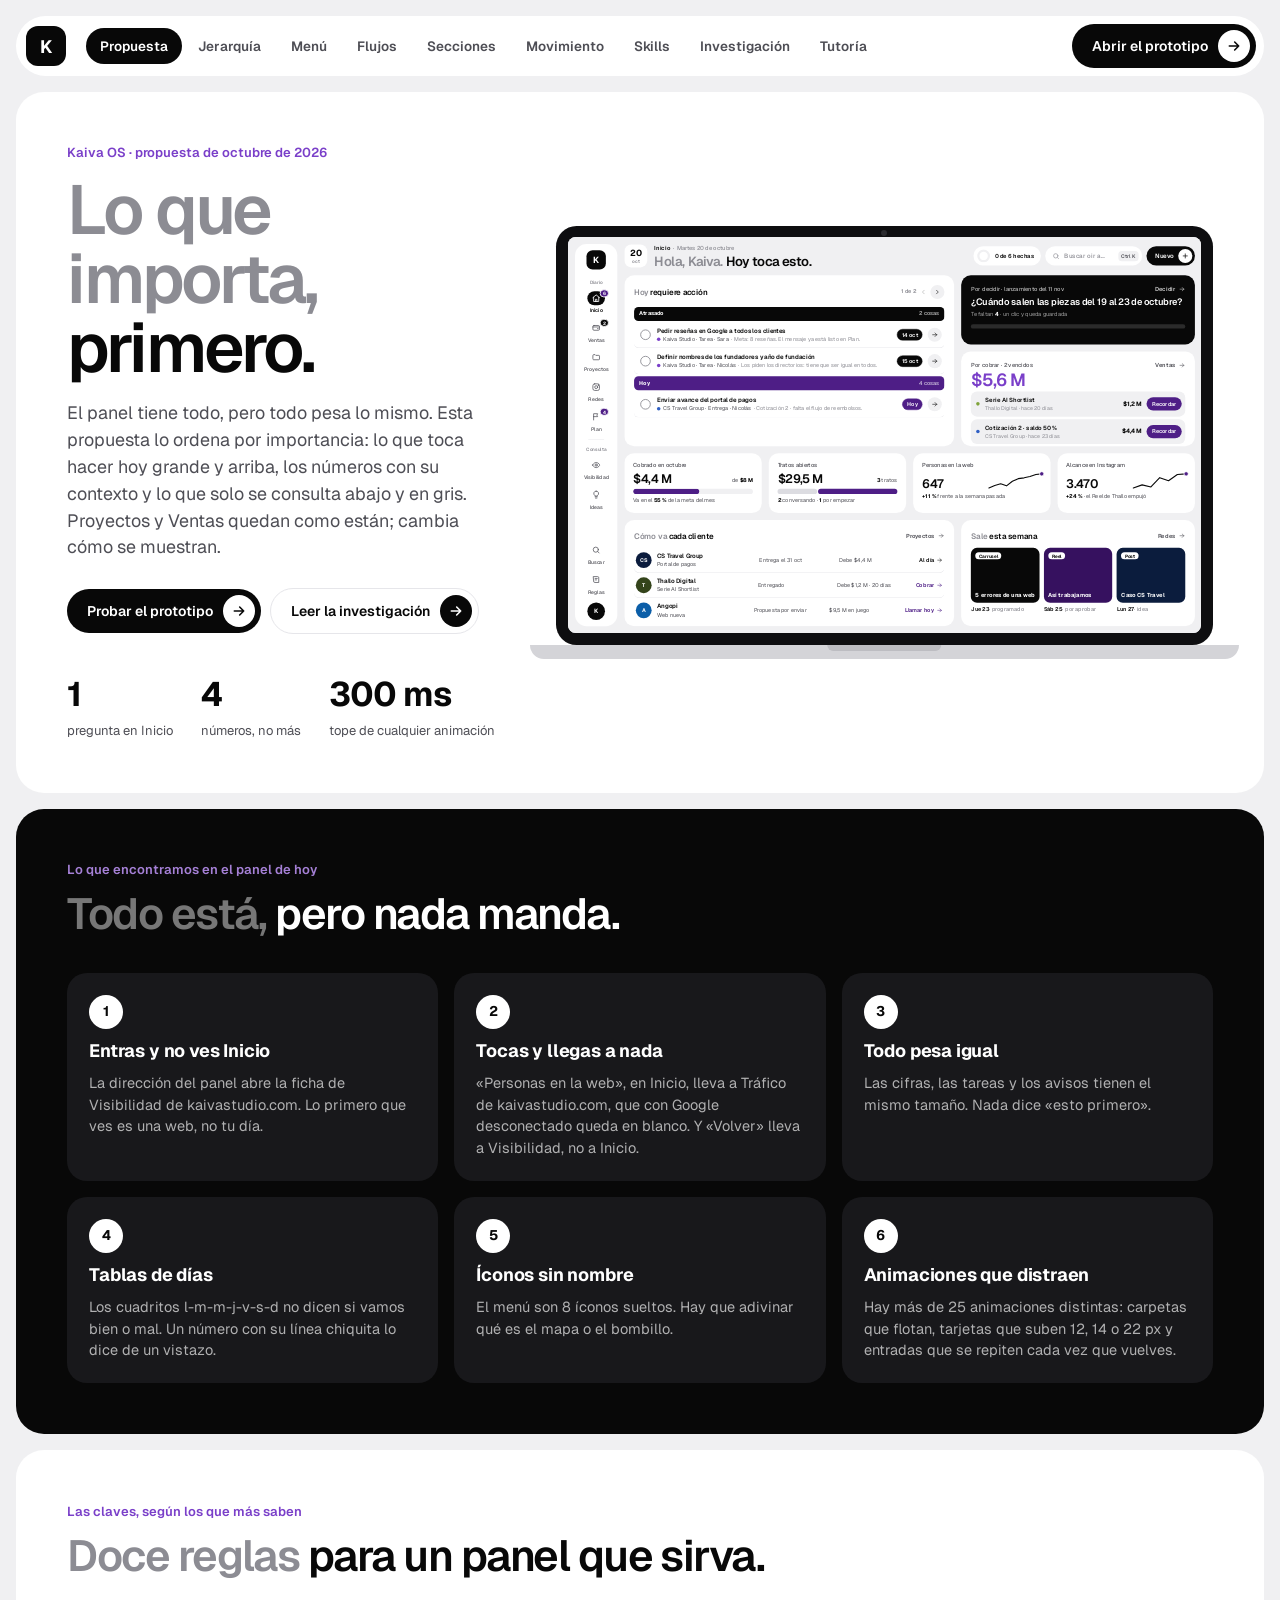
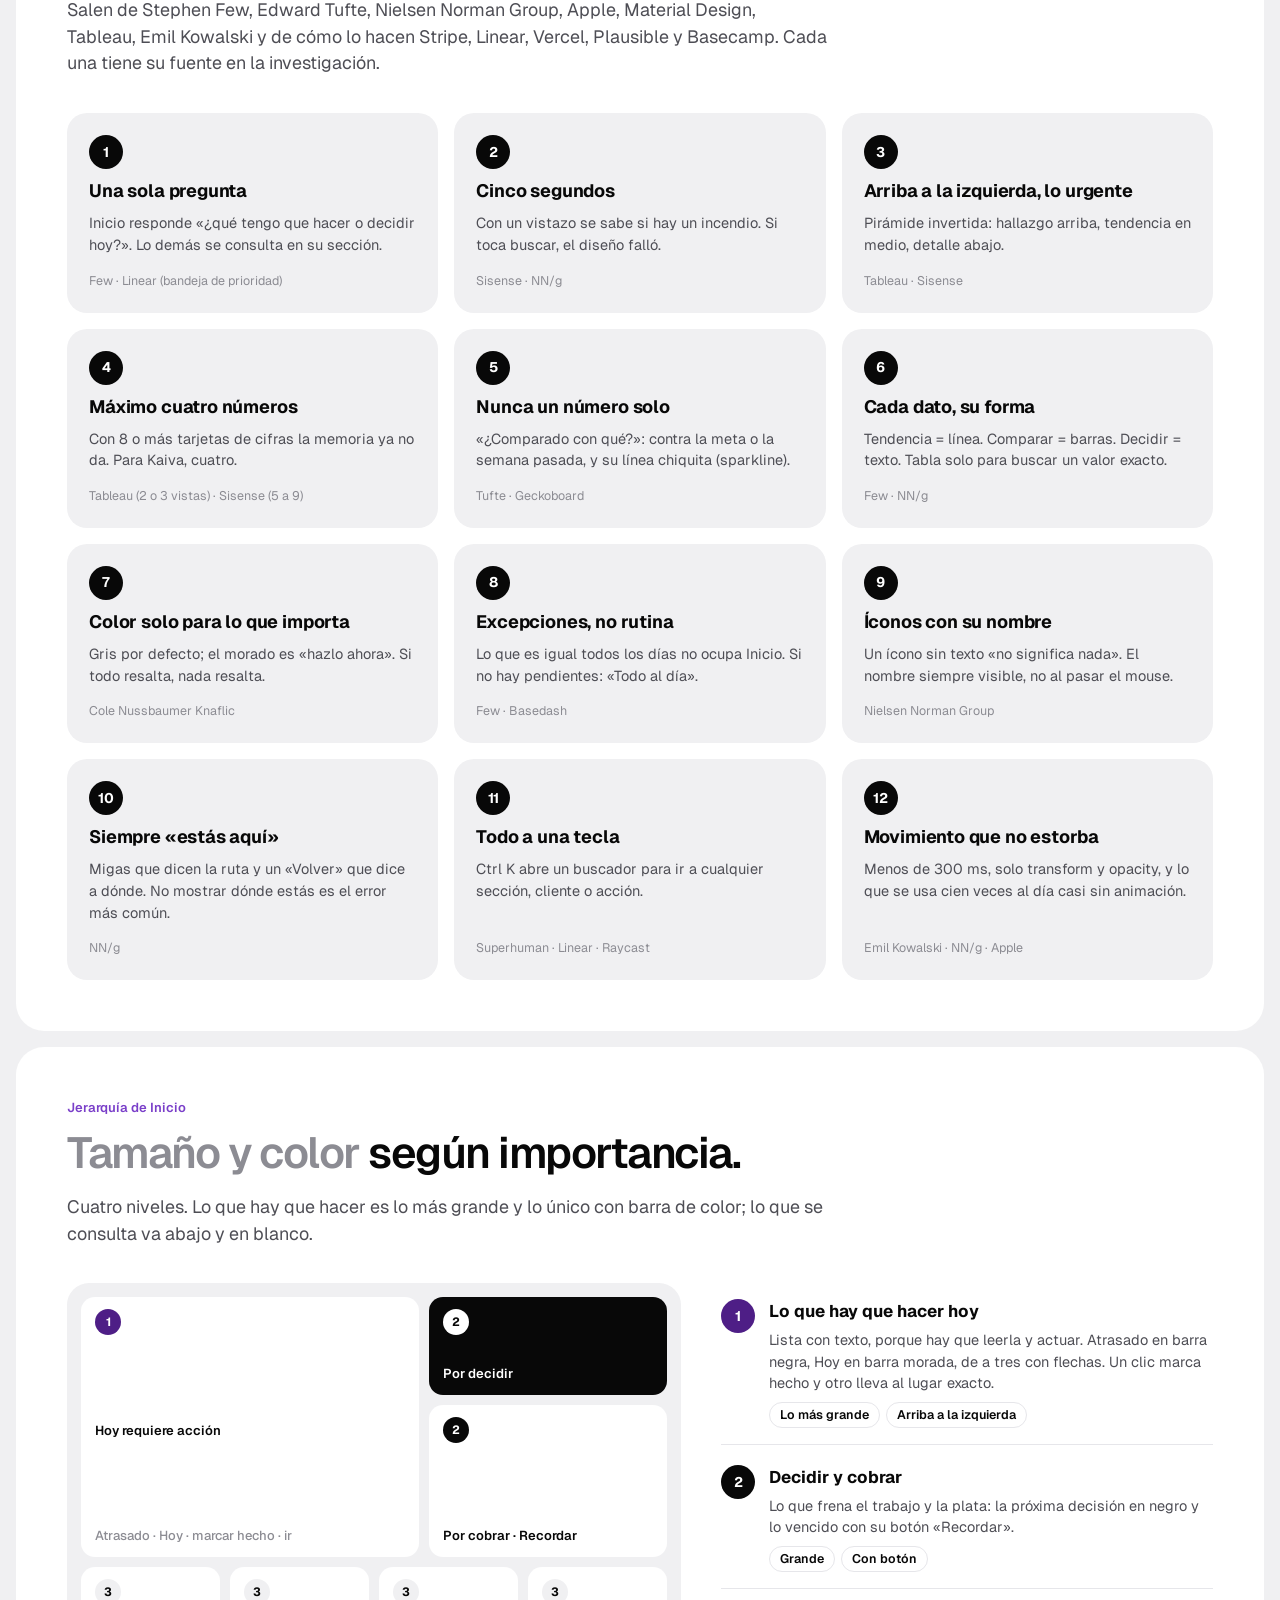
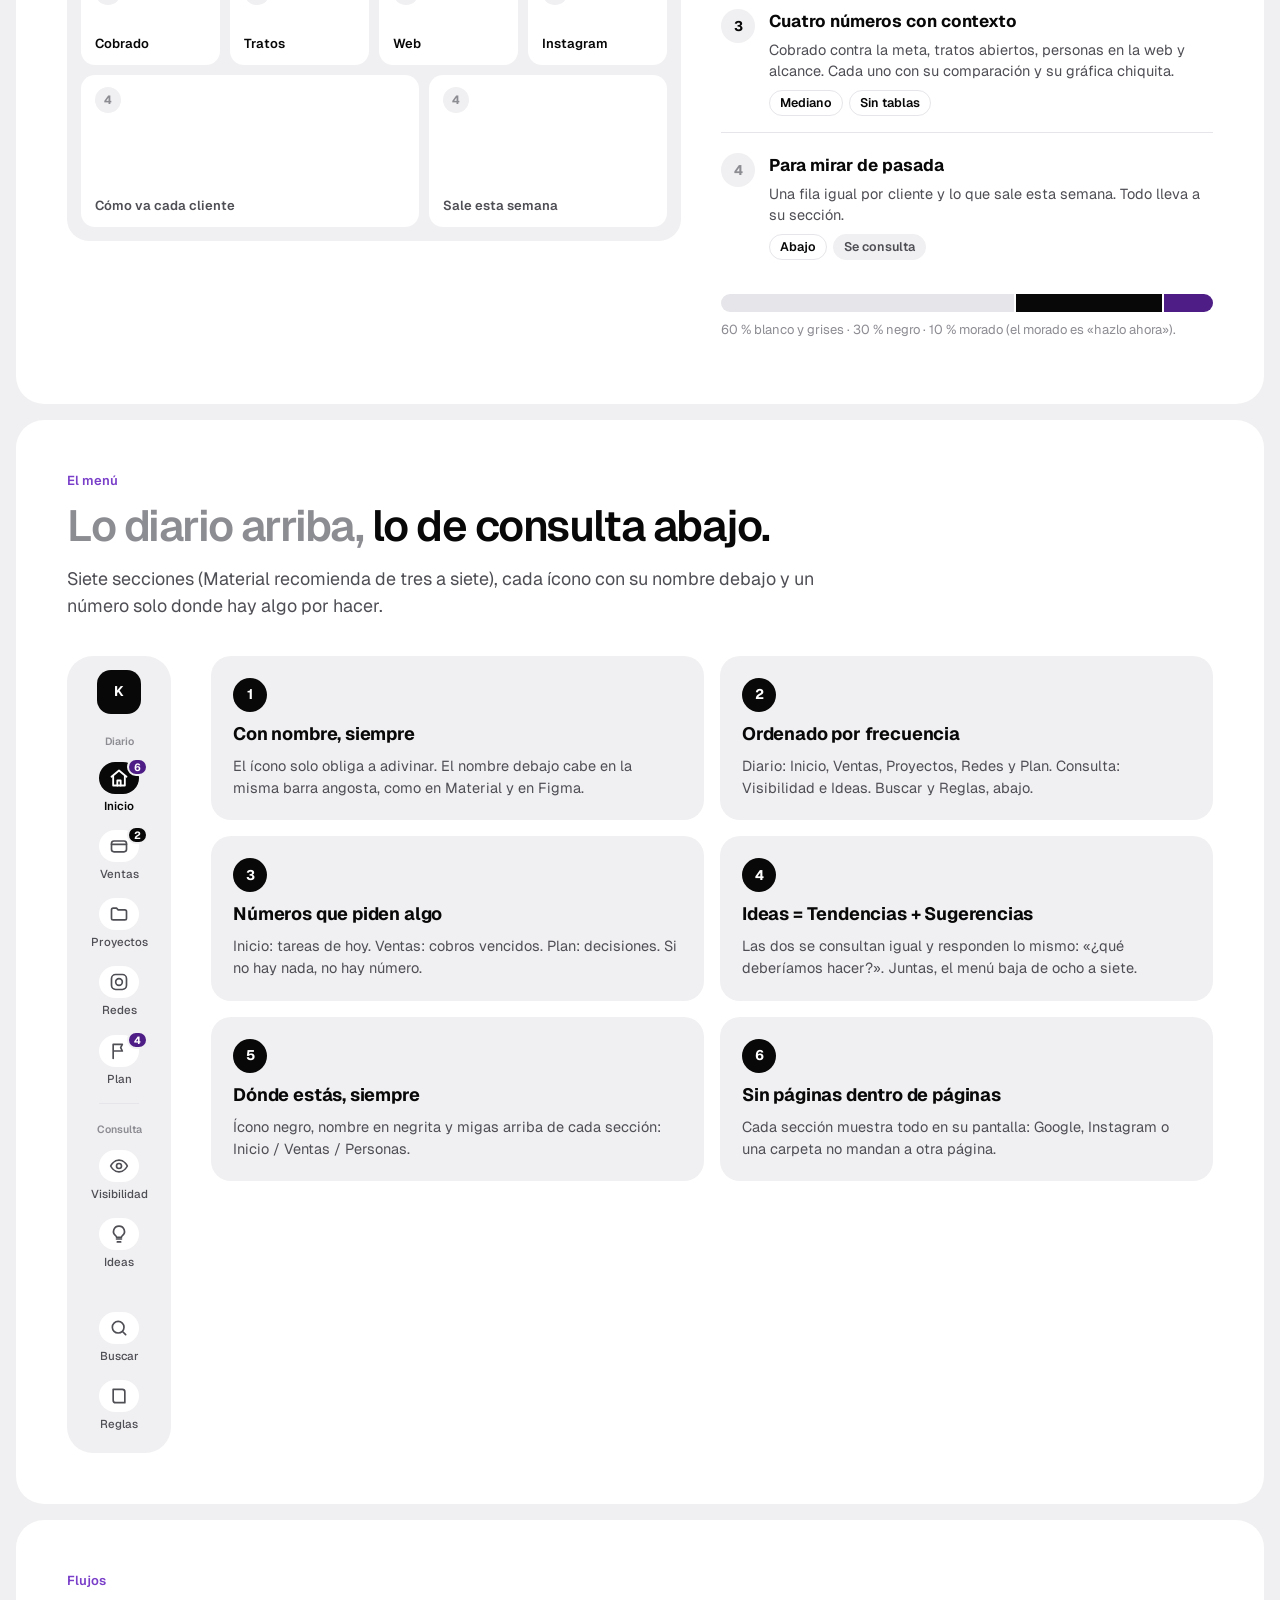
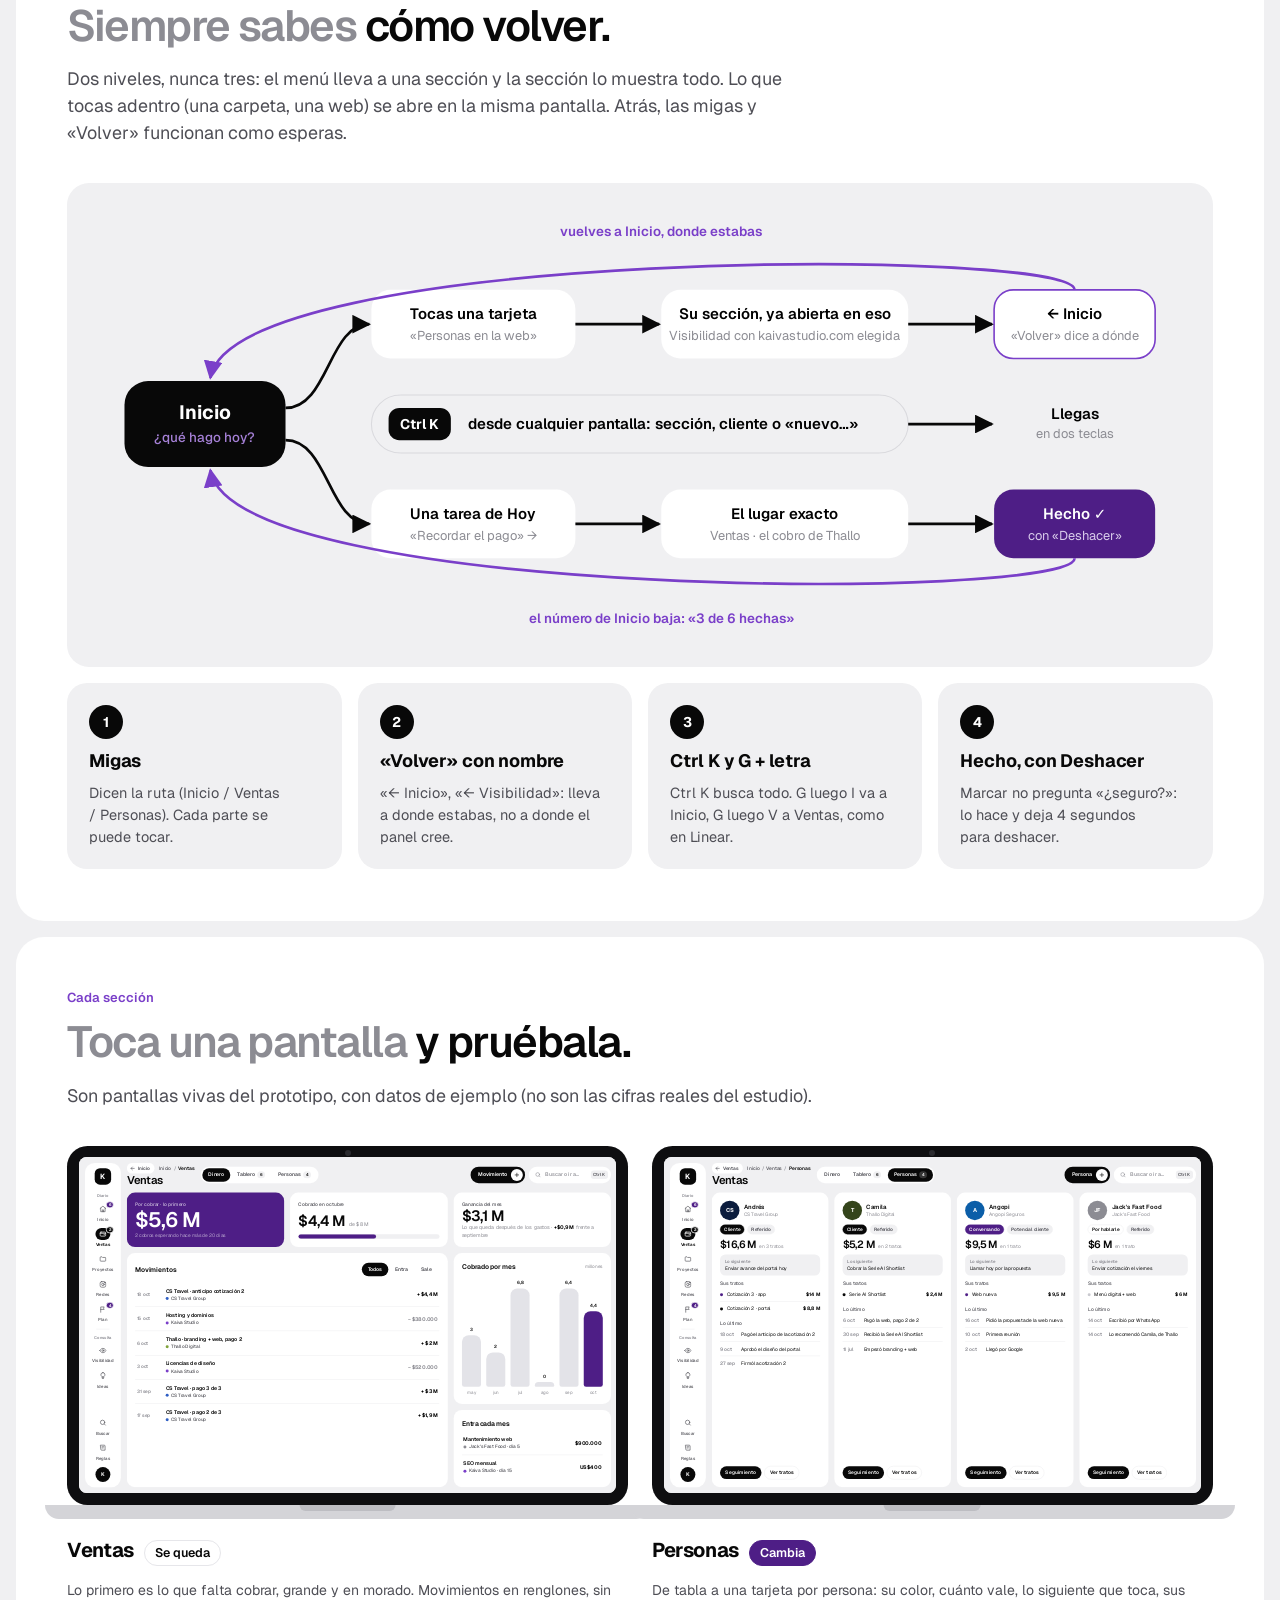
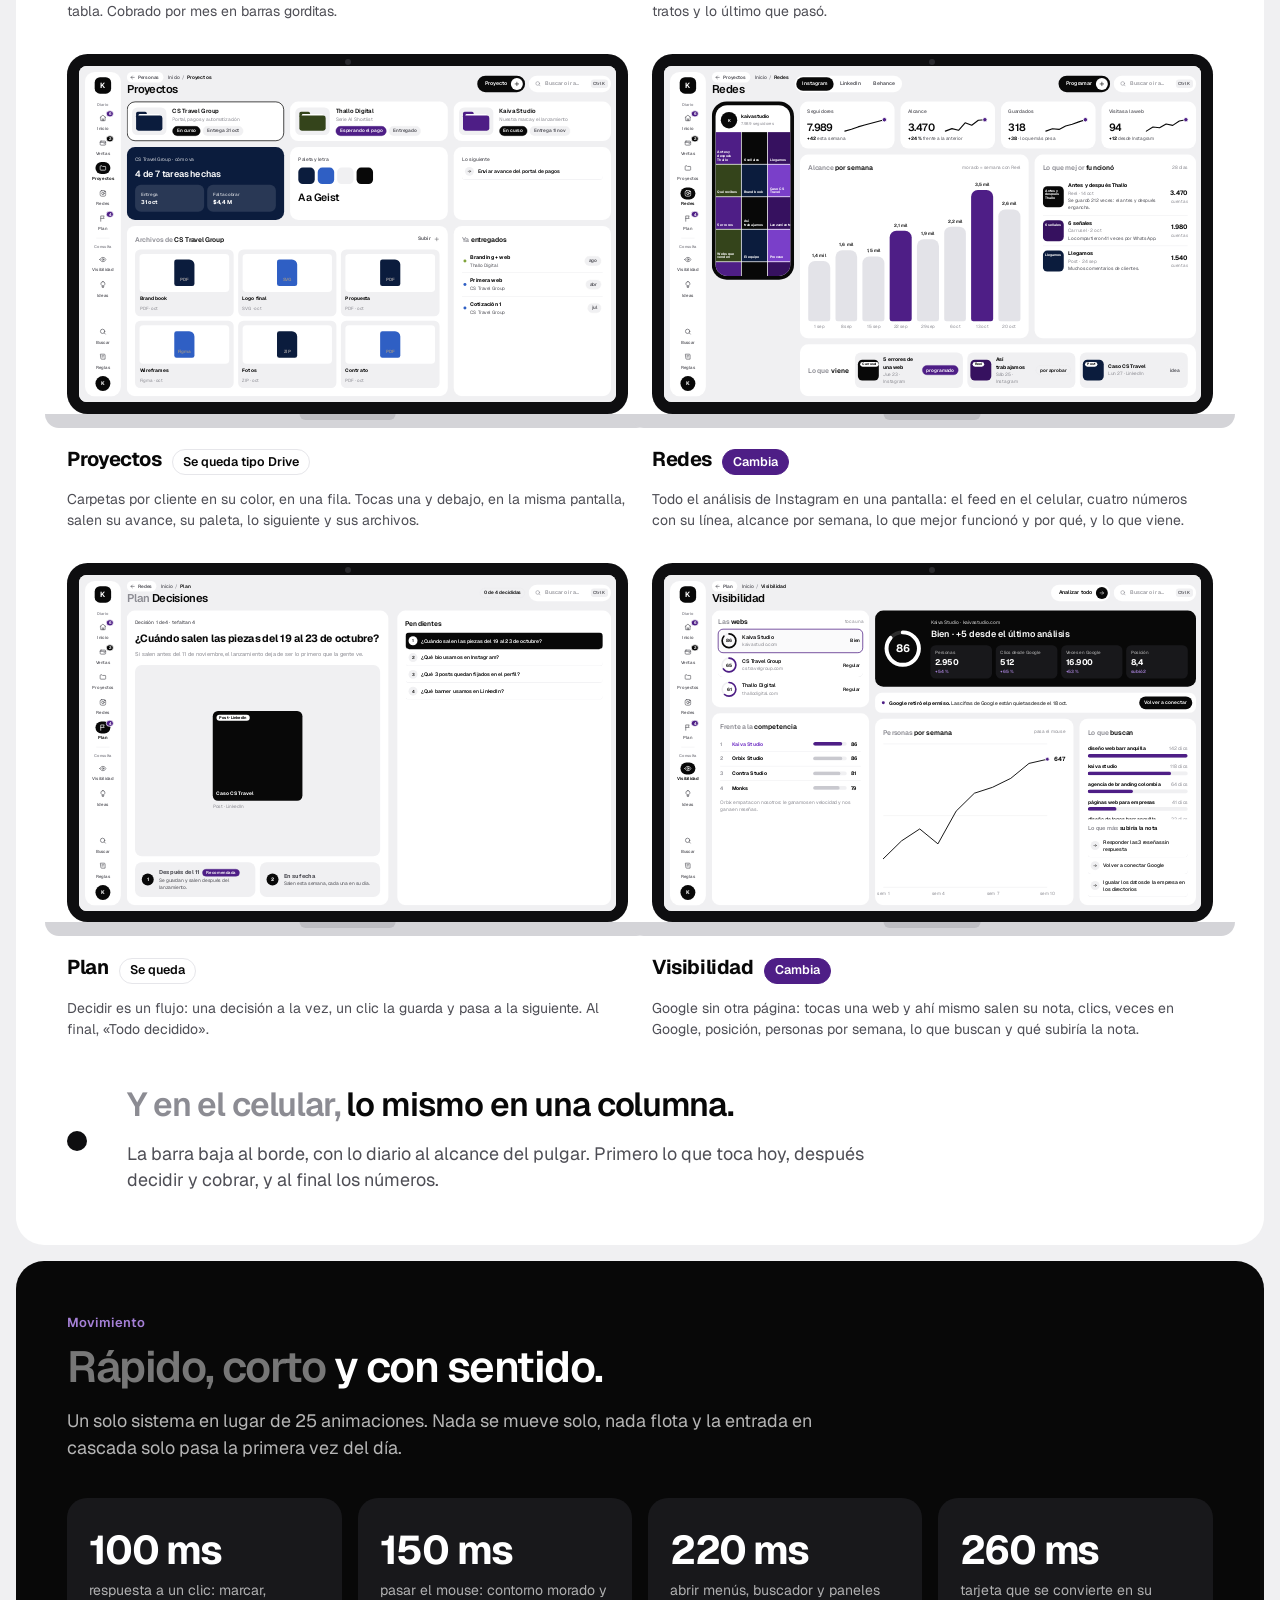
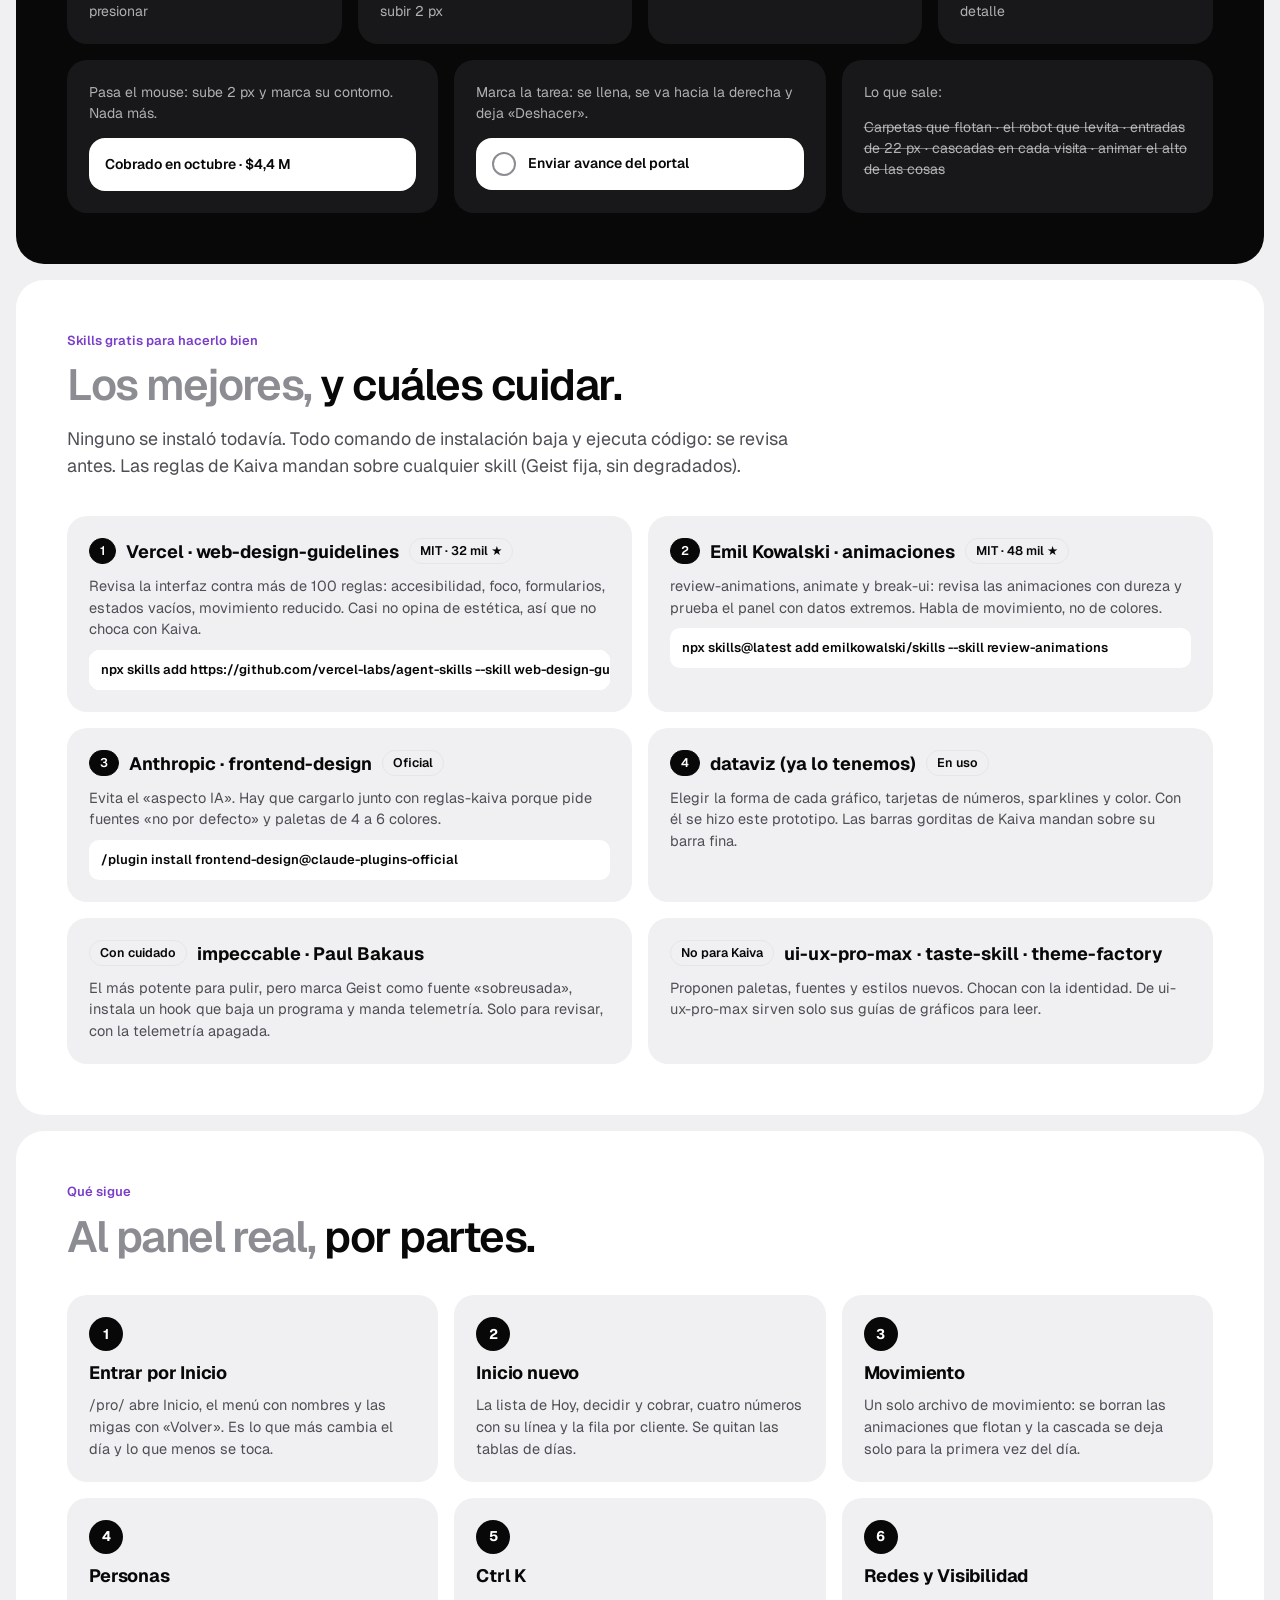
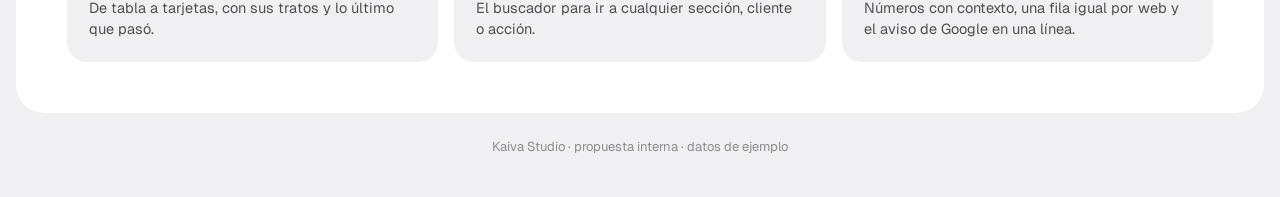
==== commit 39049f16: "Tutoría: por qué cada cosa va donde va (Inicio y Pendientes, tamaños, colores, espacio, flujo) Co-Au" ====
--- a/index.html
+++ b/index.html
@@ -25,6 +25,7 @@
       <a href="#movimiento">Movimiento</a>
       <a href="#skills">Skills</a>
       <a href="investigacion.html">Investigación</a>
+      <a href="tutoria.html">Tutoría</a>
     </nav>
     <a class="pildora" href="app/">Abrir el prototipo<span class="circulo"><svg width="16" height="16" viewBox="0 0 24 24" fill="none" stroke="currentColor" stroke-width="2.4" stroke-linecap="round" stroke-linejoin="round"><path d="M5 12h14M13 6l6 6-6 6"/></svg></span></a>
   </header>
